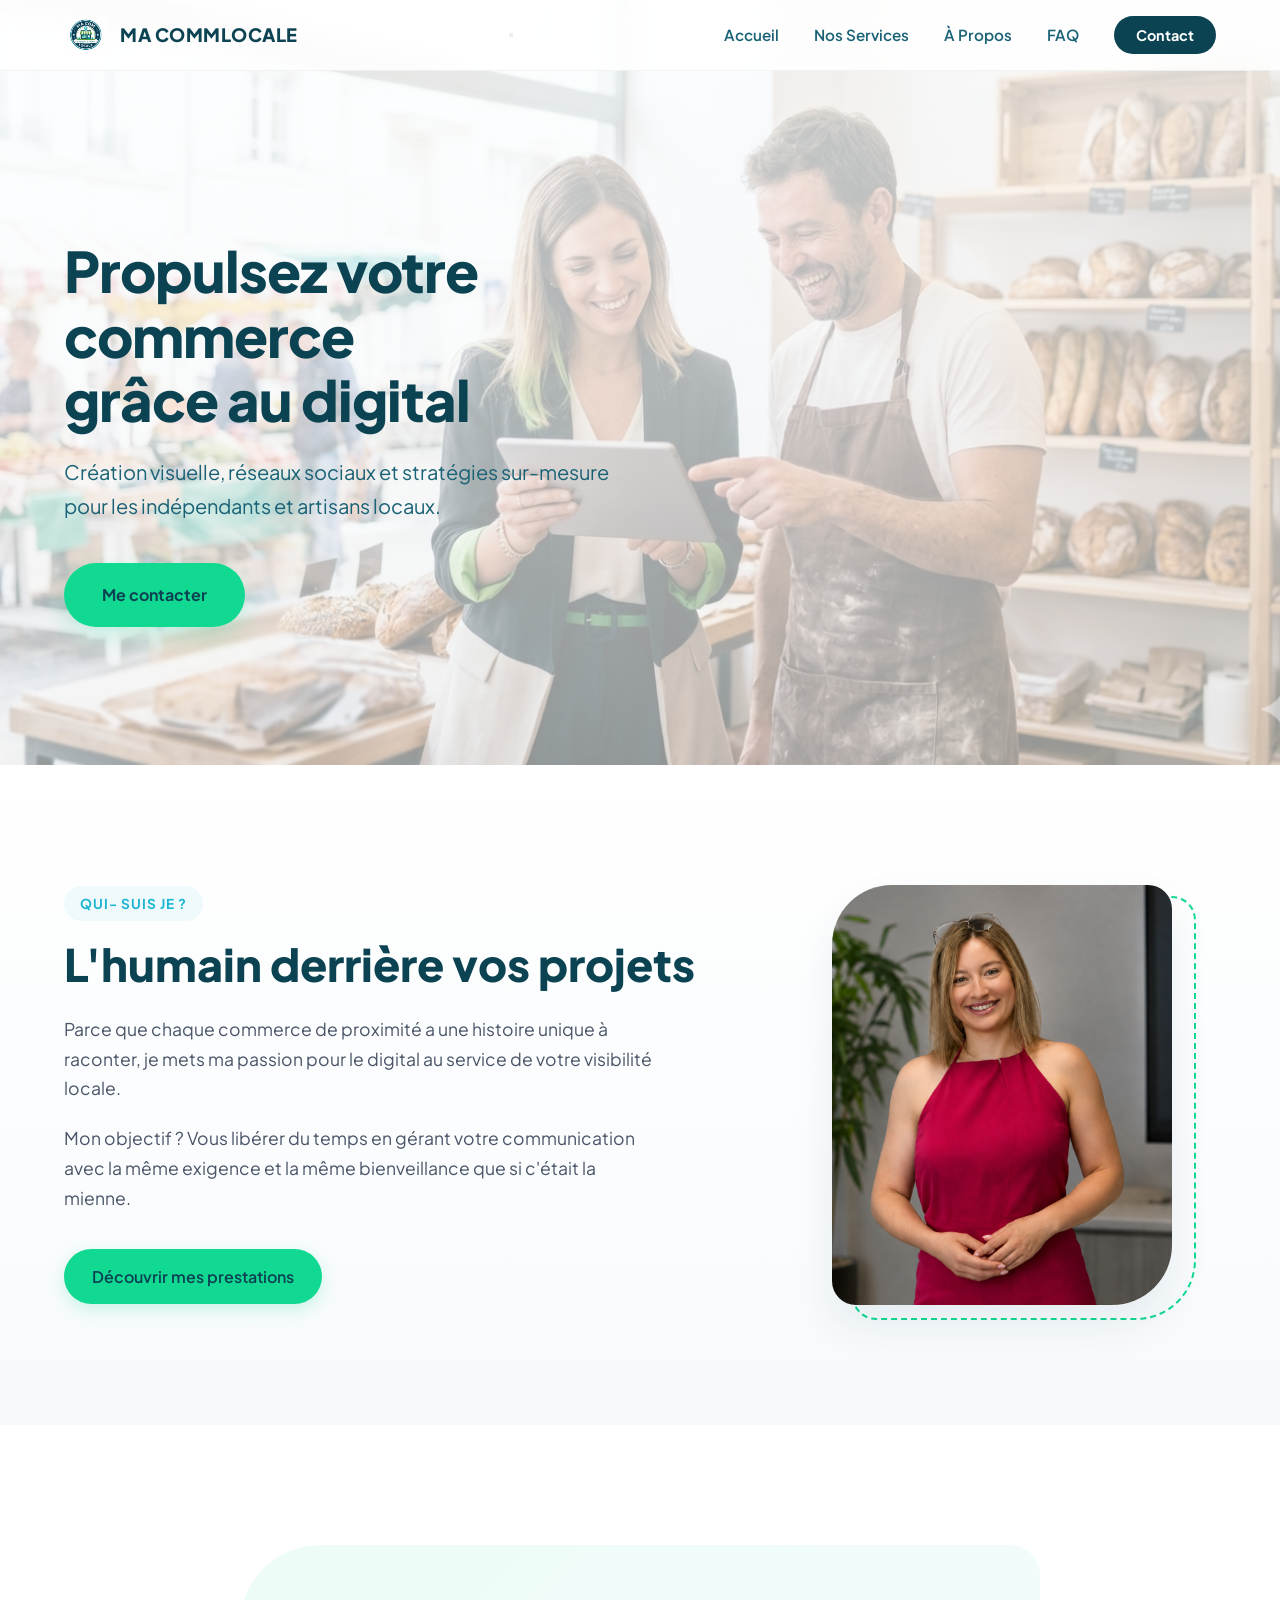
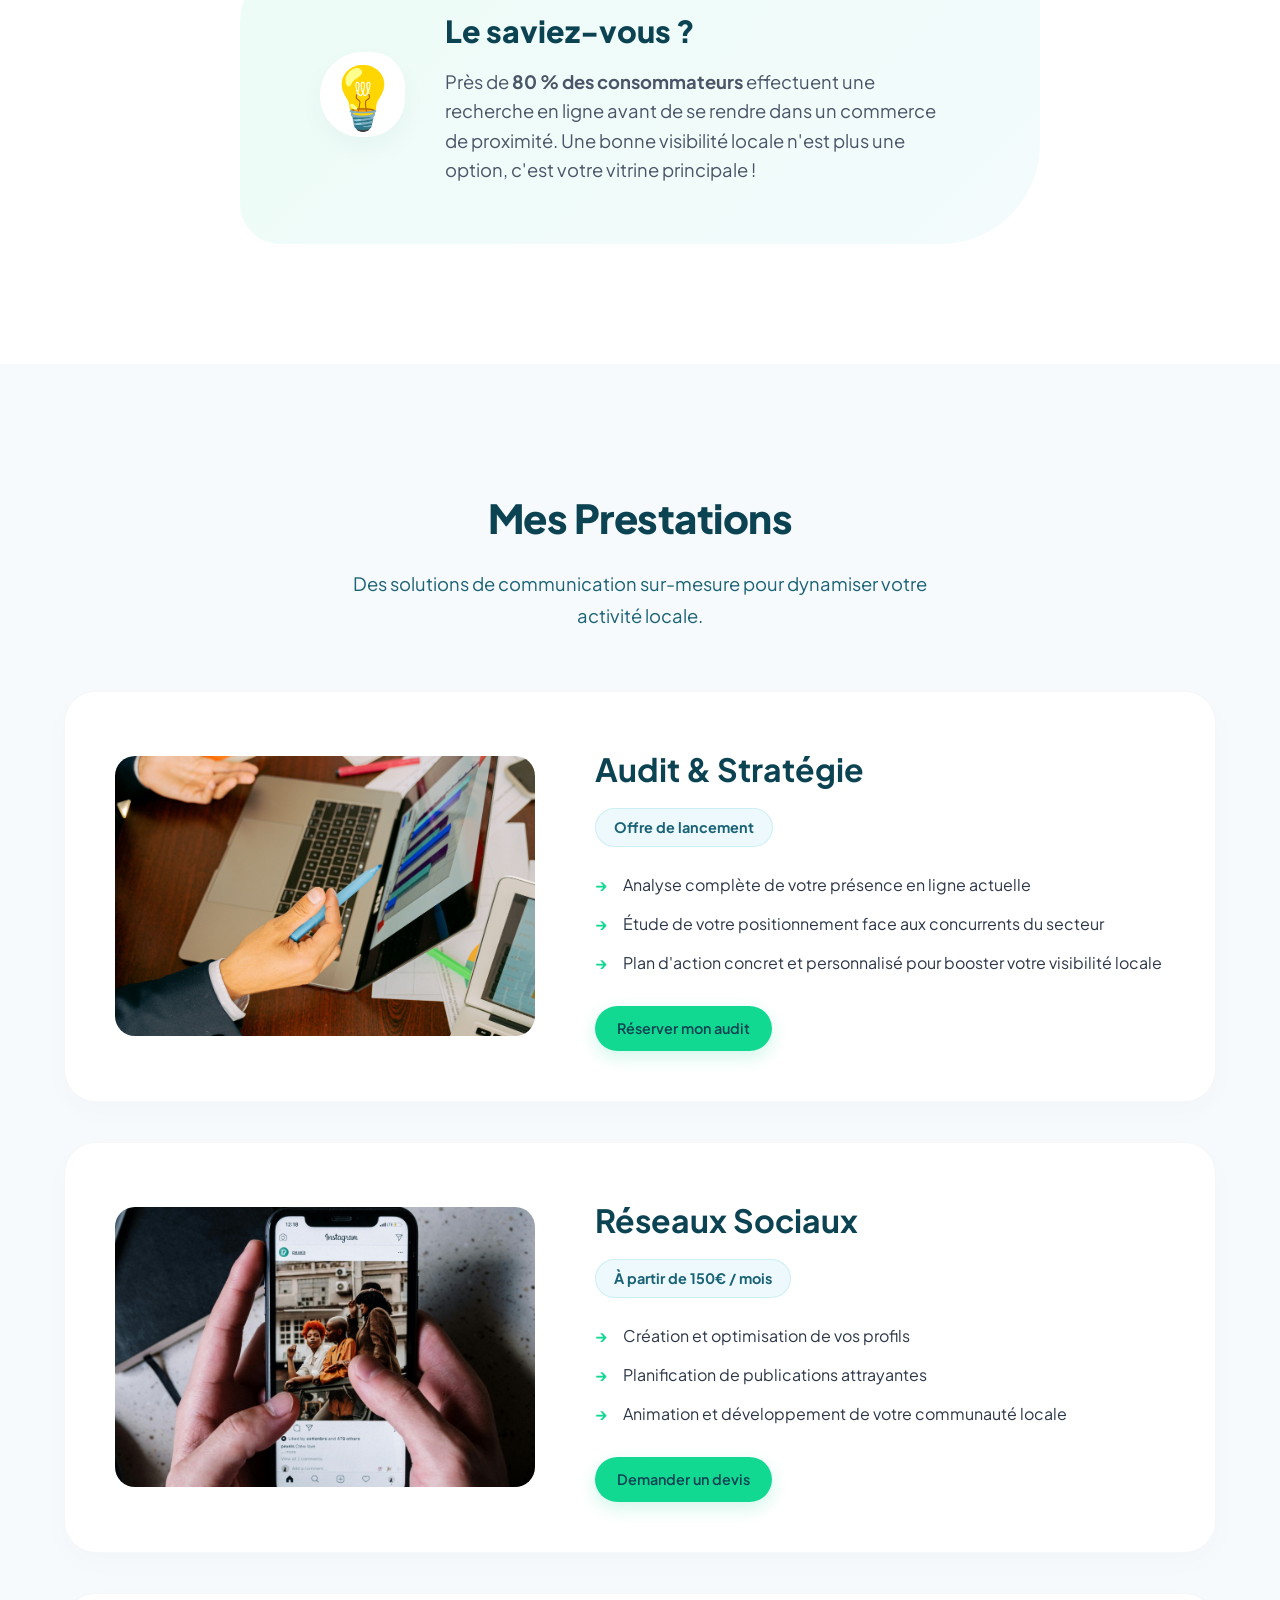
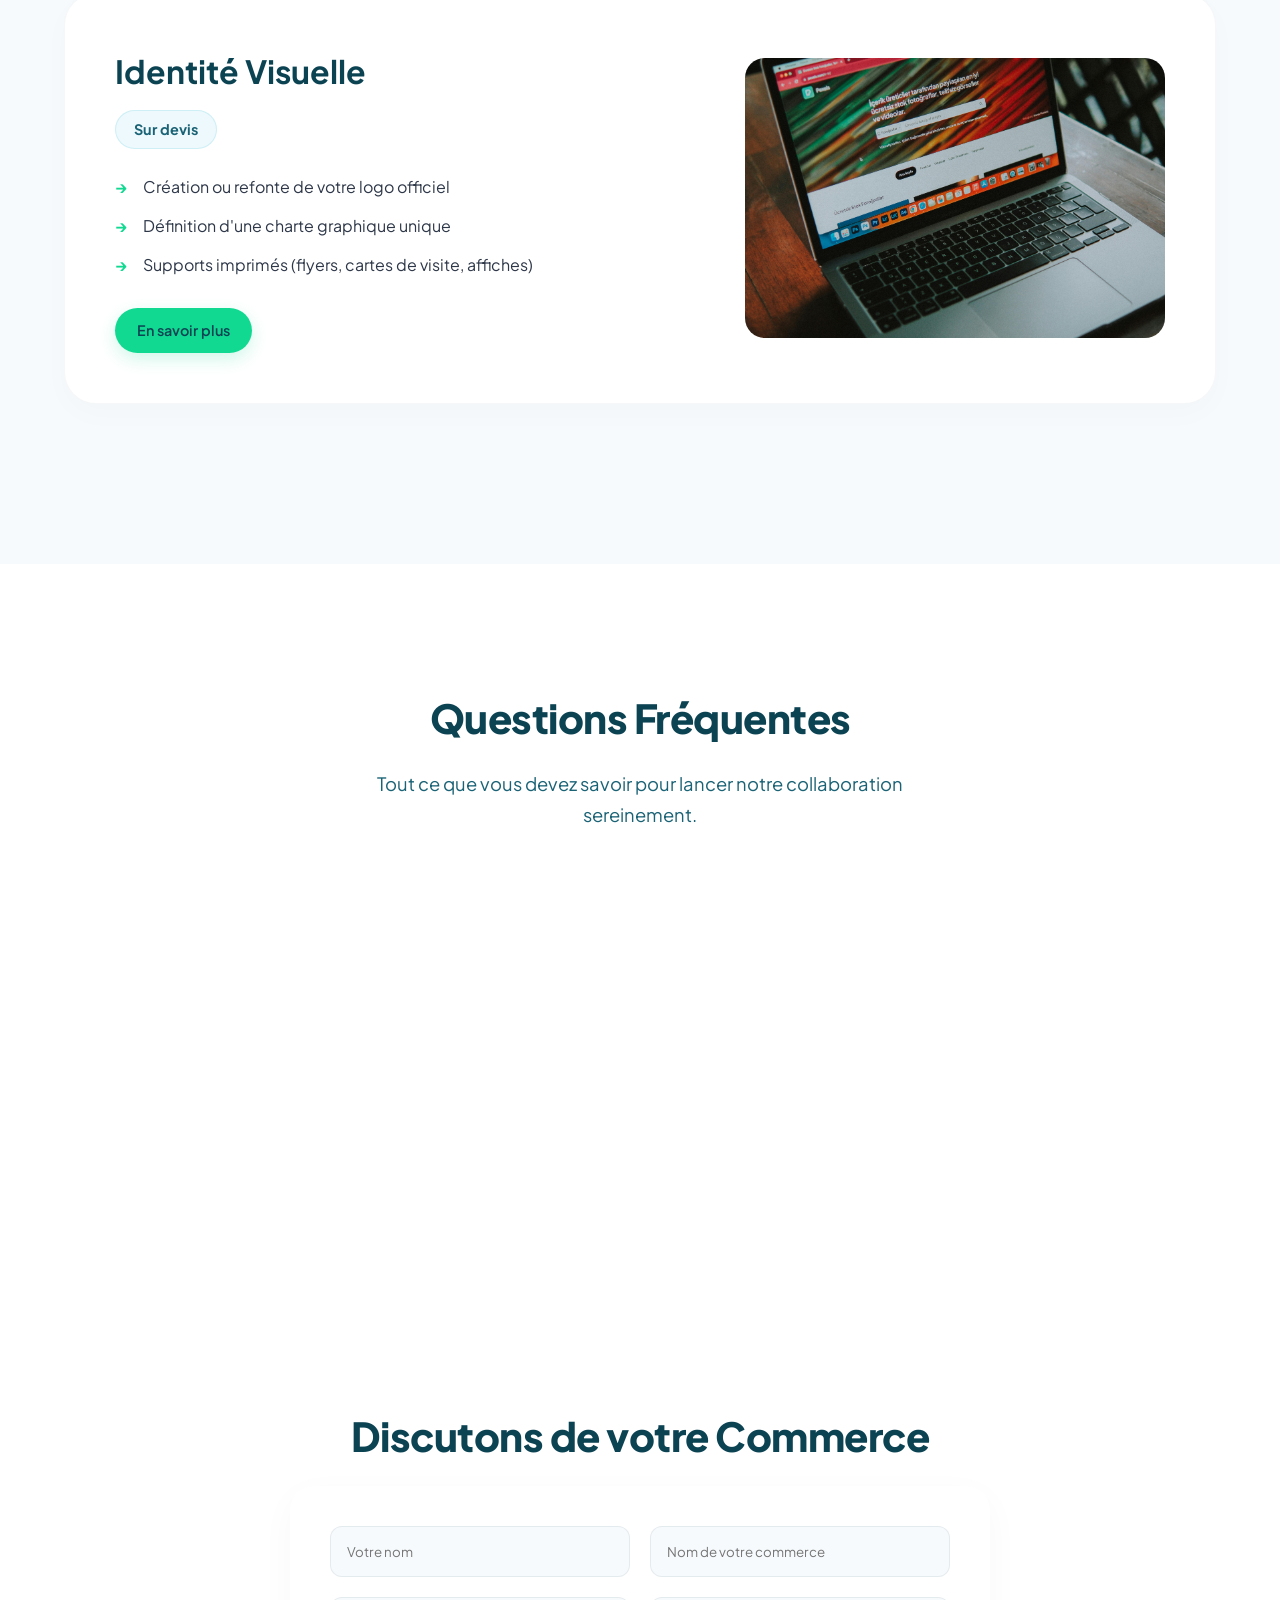
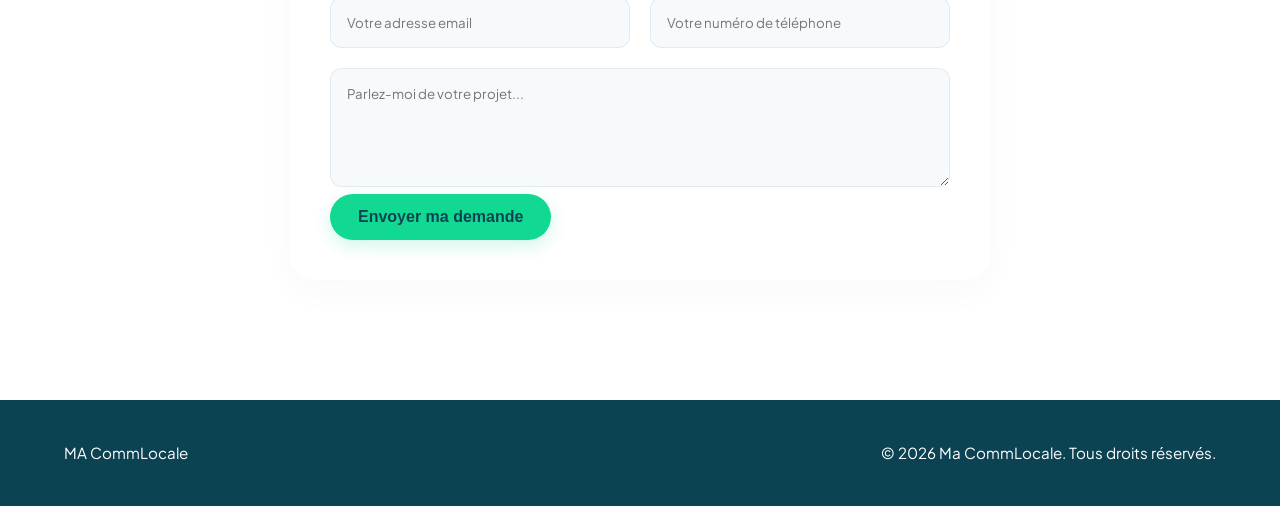
==== index.html @ 96c94d3e "Update index.html" ====
<!DOCTYPE html>
<html lang="fr">
    <script src="script.js"></script>
<head>
    <meta charset="UTF-8">
    <meta name="viewport" content="width=device-width, initial-scale=1.0">
    <title>Ma Com Locale | Agence de Communication de Proximité</title>
    <link rel="stylesheet" href="style.css">
    <link rel="preconnect" href="https://fonts.googleapis.com">
    <link rel="preconnect" href="https://fonts.gstatic.com" crossorigin>
    <link href="https://fonts.googleapis.com/css2?family=Plus+Jakarta+Sans:wght=400;500;600;700;800&display=swap" rel="stylesheet">
<meta name="google-site-verification" content="Hw720oUBoVUy4t5t18GdltsyLpstc_9Vpe7-2gba6-U" /></head>
<body>

    <header class="site-header">
    <div class="container header-container">
        <div class="logo-area">
            <img src="images/votre-photo-de-fond.jpg" alt="Logo Ma Com Locale" id="site-logo">
            <span class="brand-text">MA COMMLOCALE</span>
        </div>

        <button class="burger-menu" aria-label="Ouvrir le menu">
            <span></span>
            <span></span>
            <span></span>
        </button>

        <nav class="main-navigation">
            <ul>
                <li><a href="#hero">Accueil</a></li>
                <li><a href="#services">Nos Services</a></li>
                <li><a href="#about">À Propos</a></li>
                <li><a href="#faq">FAQ</a></li>
                <li><a href="#contact" class="nav-cta">Contact</a></li>
            </ul>
        </nav>
    </div>
</header>

    <section id="hero">
    <div class="container">
        <div class="hero-content">
            <h1>Propulsez votre commerce <br><span class="accent-text">grâce au digital</span></h1>
            <p>Création visuelle, réseaux sociaux et stratégies sur-mesure pour les indépendants et artisans locaux.</p>
            <a href="#contact" class="btn-hero">Me contacter</a>
        </div>
    </div>
</section>

<section class="about-me-section reveal" id="a-propos">
    <div class="container">
        <div class="about-container">
            
            <div class="about-text">
                <span class="about-badge">Qui- suis je ?</span>
                <h2>L'humain derrière vos projets</h2>
                <p>Parce que chaque commerce de proximité a une histoire unique à raconter, je mets ma passion pour le digital au service de votre visibilité locale.</p>
                <p>Mon objectif ? Vous libérer du temps en gérant votre communication avec la même exigence et la même bienveillance que si c'était la mienne.</p>
                <a href="#services" class="btn btn-primary" style="margin-top: 15px;">Découvrir mes prestations</a>
            </div>

            <div class="about-profile">
                <img src="images/ma-photo.png" class="responsive-avatar" alt="Portrait Amélie">
            </div>

        </div>
    </div>
</section>
<section class="le-saviez-vous-section reveal" id="le-saviez-vous">
    <div class="container">
        
        <div class="did-you-know-box">
            <div class="did-you-know-icon">💡</div>
            
            <div class="did-you-know-content">
                <h3>Le saviez-vous ?</h3>
                <p>Près de <strong>80 % des consommateurs</strong> effectuent une recherche en ligne avant de se rendre dans un commerce de proximité. Une bonne visibilité locale n'est plus une option, c'est votre vitrine principale !</p>
            </div>
        </div>

    </div>
</section>


    <!-- SECTION SERVICES & OFFRES!-->
  
<section class="services-detailed section-padding" id="services">
    <div class="container">
        
        <h2 class="section-title">Mes Prestations</h2>
        <p class="section-subtitle">Des solutions de communication sur-mesure pour dynamiser votre activité locale.</p>


<div class="service-row reveal">
    <div class="service-image-col">
        <img src="images/audit.jpg" class="service-photo" alt="Audit de communication et stratégie locale">
    </div>
    <div class="service-text-col">
        <h3>Audit & Stratégie</h3>
        <span class="service-price-soft">Offre de lancement</span>
        <ul class="service-benefits">
            <li>Analyse complète de votre présence en ligne actuelle</li>
            <li>Étude de votre positionnement face aux concurrents du secteur</li>
            <li>Plan d'action concret et personnalisé pour booster votre visibilité locale</li>
        </ul>
        <a href="#contact" class="btn btn-primary btn-small">Réserver mon audit</a>
    </div>
</div>
       
        <div class="service-row reveal">
            <div class="service-image-col">
              
                <img src="images/instagram.jpg" class="service-photo" alt="Gestion des réseaux sociaux">
            </div>
            <div class="service-text-col">
                <h3>Réseaux Sociaux</h3>
                <span class="service-price-soft">À partir de 150€ / mois</span>
                <ul class="service-benefits">
                    <li>Création et optimisation de vos profils</li>
                    <li>Planification de publications attrayantes</li>
                    <li>Animation et développement de votre communauté locale</li>
                </ul>
                <a href="#contact" class="btn btn-primary btn-small">Demander un devis</a>
            </div>
        </div>

       
        <div class="service-row reverse reveal">
            <div class="service-image-col">
            
                <img src="images/site-web.jpg" class="service-photo" alt="Design graphique et identité visuelle">
            </div>
            <div class="service-text-col">
                <h3>Identité Visuelle</h3>
                <span class="service-price-soft">Sur devis</span>
                <ul class="service-benefits">
                    <li>Création ou refonte de votre logo officiel</li>
                    <li>Définition d'une charte graphique unique</li>
                    <li>Supports imprimés (flyers, cartes de visite, affiches)</li>
                </ul>
                <a href="#contact" class="btn btn-primary btn-small">En savoir plus</a>
            </div>
        </div>

    </div>
</section>


   <!--SECTION FAQ -->
   
<section class="faq section-padding" id="faq">
    <div class="container">
        
        <h2 class="section-title">Questions Fréquentes</h2>
        <p class="section-subtitle">Tout ce que vous devez savoir pour lancer notre collaboration sereinement.</p>

        <div class="faq-accordion">
            
            <!-- Question 1 -->
            <div class="faq-item">
                <button class="faq-question">Comment se déroule notre premier échange ?</button>
                <div class="faq-answer">
                    <p>Nous faisons un point complet de 30 minutes sur votre activité, vos objectifs et vos besoins actuels afin de vous proposer une stratégie locale parfaitement adaptée.</p>
              <span class="faq-arrow">▼</span>
                </div>
            </div>

            <!-- Question 2 -->
            <div class="faq-item">
                <button class="faq-question">Y a-t-il un engagement sur les forfaits mensuels ?</button>
                <div class="faq-answer">
                    <p>Nos forfaits d'accompagnement pour les réseaux sociaux sont généralement proposés avec un engagement minimal de 3 mois, le temps de stabiliser et de mesurer les premiers résultats de votre visibilité.</p>
             
                </div>
            </div>

            <!-- Question 3 -->
            <div class="faq-item">
                <button class="faq-question">Quels sont vos délais de création graphique ?</button>
                <div class="faq-answer">
                    <p>Pour une identité visuelle complète (logo et charte graphique), il faut compter en moyenne 2 à 3 semaines entre notre premier atelier de cadrage et la livraison finale de vos fichiers.</p>
             
                </div>
            </div>

        </div>
    </div>
</section>

    <section id="contact" class="contact section-padding alt-bg">
        <div class="container">
            <h2 class="section-title reveal">Discutons de votre <span class="accent-text">Commerce</span></h2>
            
       <div class="contact-form-container reveal">
    <form action="https://api.web3forms.com/submit" method="POST" class="contact-form">
        <input type="hidden" name="access_key" value="d054ed42-6e46-4937-ba5d-1a0178a40a2c">
        <input type="hidden" name="redirect" value="https://web3forms.com/success?title=Merci+!&message=Votre+message+a+bien+été+envoyé.+Je+vous+recontacte+très+vite.">

        <div class="form-grid">
            <input type="text" name="Nom" placeholder="Votre nom" required>
            <input type="text" name="Commerce" placeholder="Nom de votre commerce" required>
            <input type="email" name="Email" placeholder="Votre adresse email" required>
            <input type="tel" name="Telephone" placeholder="Votre numéro de téléphone">
        </div>
        <textarea name="Message" placeholder="Parlez-moi de votre projet..." rows="5" required></textarea>
        <button type="submit" class="btn btn-primary">Envoyer ma demande</button>
    </form>
</div>
    </section>

    <footer class="site-footer">
        <div class="container footer-container">
            <span class="brand-text-footer">MA CommLocale</span>
            <p class="footer-credits">&copy; 2026 Ma CommLocale. Tous droits réservés.</p>
        </div>
    </footer>
---- style.css ----
/* VARIABLES & CONFIGURATION GÉNÉRALE*/
:root {
    --color-dark-teal: #0c4353;      
    --color-medium-teal: #1a6275;    
    --color-accent-teal: #1cb5d2;    
    --color-accent-green: #12d992;   
    --color-white: #ffffff;
    --color-off-white: #f7fafc;      
    --color-text-dark: #2d3748;
    --font-primary: 'Plus Jakarta Sans', -apple-system, BlinkMacSystemFont, 'Segoe UI', Roboto, sans-serif;
}

* {
    margin: 0;
    padding: 0;
    box-sizing: border-box;
}

html {
    scroll-behavior: smooth;
}

body {
    font-family: var(--font-primary);
    background-color: var(--color-white);
    color: var(--color-text-dark);
    line-height: 1.7;
    overflow-x: hidden;
}

.container {
    width: 100%;
    max-width: 1200px;
    margin: 0 auto;
    padding: 0 24px;
}

.section-padding {
    padding: 120px 0; 
}

.section-title {
    font-size: 2.5rem;
    color: var(--color-dark-teal);
    text-align: center;
    font-weight: 800;
    margin-bottom: 16px;
    letter-spacing: -0.5px;
}

.section-subtitle {
    font-size: 1.15rem;
    color: var(--color-medium-teal);
    text-align: center;
    max-width: 600px;
    margin: 0 auto 60px auto;
}


.btn {
    display: inline-block;
    padding: 14px 28px;
    border-radius: 50px;
    font-weight: 600;
    font-size: 1rem;
    text-decoration: none;
    transition: all 0.4s cubic-bezier(0.175, 0.885, 0.32, 1.275);
    cursor: pointer;
    border: none;
}

.btn-primary {
    background-color: var(--color-accent-green);
    color: var(--color-dark-teal);
    box-shadow: 0 6px 18px rgba(18, 217, 146, 0.2);
}

.btn-primary:hover {
    transform: translateY(-3px) scale(1.02);
    box-shadow: 0 12px 25px rgba(18, 217, 146, 0.35);
}

.btn-small {
    padding: 10px 22px !important;
    font-size: 0.9rem !important;
}


.site-header {
    position: fixed;
    top: 0;
    left: 0;
    width: 100%;
    background-color: rgba(255, 255, 255, 0.85);
    backdrop-filter: blur(12px);
    -webkit-backdrop-filter: blur(12px);
    z-index: 1000;
    border-bottom: 1px solid rgba(12, 67, 83, 0.06);
    padding: 16px 0;
    transition: all 0.3s ease;
}

.header-container {
    display: flex;
    justify-content: space-between;
    align-items: center;
}

.logo-area {
    display: flex;
    align-items: center;
    gap: 12px;
    text-decoration: none;
}

#site-logo {
    height: 38px;
    width: auto;
    transition: transform 0.3s ease;
}

.logo-area:hover #site-logo {
    transform: rotate(-4deg) scale(1.05);
}

.brand-text {
    font-weight: 800;
    font-size: 1.15rem;
    color: var(--color-dark-teal);
    letter-spacing: 0.5px;
}

.main-navigation ul {
    display: flex;
    align-items: center;
    gap: 35px;
    list-style: none;
}

.main-navigation a:not(.nav-cta) {
    text-decoration: none;
    color: var(--color-medium-teal);
    font-weight: 600;
    font-size: 0.95rem;
    position: relative;
    padding: 4px 0;
    transition: color 0.3s ease;
}

.main-navigation a:not(.nav-cta):hover {
    color: var(--color-dark-teal);
}

.main-navigation a:not(.nav-cta)::after {
    content: '';
    position: absolute;
    bottom: 0;
    left: 0;
    width: 0;
    height: 2px;
    background-color: var(--color-accent-teal);
    transition: width 0.3s ease;
}

.main-navigation a:not(.nav-cta):hover::after {
    width: 100%;
}

.main-navigation .nav-cta {
    background-color: var(--color-dark-teal);
    color: var(--color-white) !important;
    padding: 10px 22px;
    border-radius: 50px;
    font-weight: 700;
    font-size: 0.9rem;
    text-decoration: none;
    transition: all 0.3s ease;
}

.main-navigation .nav-cta:hover {
    background-color: var(--color-accent-green);
    color: var(--color-dark-teal) !important;
    box-shadow: 0 6px 20px rgba(18, 217, 146, 0.25);
}


#hero {
    position: relative;
    width: 100%;
    min-height: 85vh;
    display: flex;
    align-items: center;
   
    background: linear-gradient(rgba(252, 254, 255, 0.8), rgba(244, 245, 246, 0.6)), url('images/votre-image-boulangerie.jpg') no-repeat center center/cover;
    overflow: hidden;
    padding-top: 100px;
}
.btn-hero {
    display: inline-block;
    background-color: var(--color-accent-green);
    color: var(--color-dark-teal);
    padding: 18px 38px;
    border-radius: 50px;
    font-weight: 700;
    text-decoration: none;
    box-shadow: 0 10px 25px rgba(18, 217, 146, 0.2);
    transition: all 0.4s cubic-bezier(0.175, 0.885, 0.32, 1.275);
    border: none;
    cursor: pointer;
}

.btn-hero:hover {
    transform: translateY(-4px) scale(1.02);
    background-color: var(--color-white);
    color: var(--color-dark-teal);
    box-shadow: 0 15px 30px rgba(255, 255, 255, 0.25);
}

.hero-content {
    max-width: 700px;
    animation: fadeInUp 1s ease-out;
}

.hero-content h1 {
    font-size: 3.5rem;
    font-weight: 800;
    color: var(--color-dark-teal);
    line-height: 1.15;
    margin-bottom: 24px;
    letter-spacing: -1px;
}

.hero-content p {
    font-size: 1.25rem;
    color: var(--color-medium-teal);
    margin-bottom: 40px;
    max-width: 580px;
}


/* SAVIEZ-VOUS */
.le-saviez-vous-section {
    background-color: var(--color-white) !important;
    padding: 120px 0;
    position: relative;
    overflow: hidden;
}


.did-you-know-box {
    max-width: 800px;
    margin: 0 auto;
    padding: 60px 80px;
    border-radius: 80px 30px 100px 40px; 
    background: linear-gradient(135deg, rgba(18, 217, 146, 0.08) 0%, rgba(28, 181, 210, 0.05) 100%);
    
    display: flex;
    align-items: center;
    gap: 40px;
    position: relative;
    box-shadow: none; /* On vire l'ombre qui durcit les bords */
    border: none;    /* On vire la bordure */
}

/* L'icône change de style pour s'harmoniser */
.did-you-know-icon {
    font-size: 3.8rem;
    background: var(--color-white);
    width: 85px;
    height: 85px;
    display: flex;
    align-items: center;
    justify-content: center;
    /* Un rond imparfait pour aller avec le reste */
    border-radius: 50% 40% 45% 48%;
    color: var(--color-dark-teal);
    flex-shrink: 0;
    box-shadow: 0 10px 25px rgba(12, 67, 83, 0.04);
}

.did-you-know-content h3 {
    font-size: 1.9rem;
    color: var(--color-dark-teal);
    font-weight: 800;
    margin-bottom: 10px;
}

.did-you-know-content p {
    font-size: 1.15rem;
    color: #4a5568;
    line-height: 1.6;
}

/* Ajustement Mobile */
@media (max-width: 768px) {
    .did-you-know-box {
        flex-direction: column;
        text-align: center;
        padding: 45px 25px;
        border-radius: 40px 20px 50px 20px; /* Un peu plus sage sur mobile */
    }
}
/* ==========================================================================
   4. LES SERVICES (Cartes blanches interactives)
   ========================================================================== */
.services-detailed {
    background-color: var(--color-off-white);
}

.service-row {
    display: flex;
    align-items: center;
    gap: 60px;
    margin-bottom: 40px;
    background-color: var(--color-white);
    padding: 50px;
    border-radius: 32px;
    border: 1px solid rgba(12, 67, 83, 0.04);
    box-shadow: 0 10px 30px rgba(12, 67, 83, 0.02);
    transition: all 0.4s cubic-bezier(0.165, 0.84, 0.44, 1);
}

.service-row:hover {
    transform: translateY(-8px);
    border-color: var(--color-accent-teal);
    box-shadow: 0 20px 50px rgba(12, 67, 83, 0.08);
}

.service-row.reverse {
    flex-direction: row-reverse;
}

.service-image-col {
    flex: 0 0 40%;
    border-radius: 20px;
    overflow: hidden;
    height: 280px;
}

.service-photo {
    width: 100%;
    height: 100%;
    object-fit: cover;
    transition: transform 0.6s ease;
}

.service-row:hover .service-photo {
    transform: scale(1.06);
}

.service-text-col {
    flex: 1;
}

.service-text-col h3 {
    font-size: 2rem;
    color: var(--color-dark-teal);
    margin-bottom: 12px;
}

.service-price-soft {
    display: inline-block;
    font-size: 0.9rem;
    font-weight: 700;
    color: var(--color-medium-teal);
    background-color: rgba(28, 181, 210, 0.08);
    padding: 6px 18px;
    border-radius: 50px;
    margin-bottom: 24px;
    border: 1px solid rgba(28, 181, 210, 0.15);
}

.service-benefits {
    list-style: none;
    margin-bottom: 30px;
}

.service-benefits li {
    margin-bottom: 12px;
    padding-left: 28px;
    position: relative;
}

.service-benefits li::before {
    content: '→';
    position: absolute;
    left: 0;
    color: var(--color-accent-green);
    font-weight: bold;
    transition: transform 0.3s ease;
}

.service-row:hover .service-benefits li::before {
    transform: translateX(4px);
}

/* ==========================================================================
   5. SECTION À PROPOS (Humaine et authentique)
   ========================================================================== */
.about-me-section {
    background: linear-gradient(to bottom, var(--color-white), var(--color-off-white));
    padding: 120px 0;
    position: relative;
}

.about-container {
    display: flex;
    align-items: center;
    gap: 80px; /* Plus d'espace entre la photo et le texte */
}

/* Le texte structuré */
.about-text {
    flex: 1.2;
}

/* Un petit badge d'intro sympa au-dessus du titre */
.about-badge {
    display: inline-block;
    font-size: 0.85rem;
    font-weight: 700;
    text-transform: uppercase;
    letter-spacing: 1px;
    color: var(--color-accent-teal);
    background-color: rgba(28, 181, 210, 0.06);
    padding: 6px 16px;
    border-radius: 30px;
    margin-bottom: 16px;
}

.about-text h2 {
    font-size: 2.8rem;
    color: var(--color-dark-teal);
    margin-bottom: 24px;
    font-weight: 800;
    line-height: 1.2;
}

.about-text p {
    font-size: 1.1rem;
    color: #4a5568;
    margin-bottom: 20px;
    max-width: 600px;
}

/* L'élément clé : Le portrait adouci et mis en valeur */
.about-profile {
    flex: 0.8;
    display: flex;
    justify-content: center;
    position: relative;
}

/* Structure arrondie et organique pour ton portrait */
img.responsive-avatar {
    width: 100%;
    max-width: 340px;
    height: 420px;
    object-fit: cover;
    /* Des angles asymétriques et très arrondis pour un effet ultra-moderne */
    border-radius: 60px 24px 60px 24px; 
    box-shadow: 0 20px 40px rgba(12, 67, 83, 0.08);
    transition: all 0.5s cubic-bezier(0.175, 0.885, 0.32, 1.275);
    z-index: 2;
}

/* Un petit arrière-plan graphique arrondi en bonus qui flotte derrière la photo */
.about-profile::before {
    content: '';
    position: absolute;
    bottom: -15px;
    right: 20px;
    width: 100%;
    max-width: 340px;
    height: 420px;
    border: 2px dashed var(--color-accent-green);
    border-radius: 60px 24px 60px 24px;
    z-index: 1;
    transition: all 0.5s ease;
}

/* Petite animation au survol pour donner de la vie */
.about-profile:hover img.responsive-avatar {
    transform: translateY(-5px) scale(1.02);
    box-shadow: 0 25px 50px rgba(12, 67, 83, 0.12);
}

.about-profile:hover::before {
    transform: translate(8px, 8px) rotate(1deg);
    border-color: var(--color-accent-teal);
}

/* Adaptation Mobile */
@media (max-width: 992px) {
    .about-container {
        flex-direction: column-reverse; /* Met la photo en haut sur mobile pour un meilleur flux */
        text-align: center;
        gap: 50px;
    }
    .about-text p {
        margin-left: auto;
        margin-right: auto;
    }
    img.responsive-avatar, .about-profile::before {
        height: 360px;
    }
}
/* 6. SECTION FAQ  */
.faq-item {
    opacity: 0;
    transition: opacity 0.6s ease-out, transform 0.6s ease-out;
}

/* L'alternance gauche / droite */
.faq-item:nth-child(odd) { 
    transform: translateX(-30px); 
}
.faq-item:nth-child(even) { 
    transform: translateX(30px); 
}

/* Quand l'élément devient visible, on annule COMPLÈTEMENT le transform */
.faq-item.visible {
    opacity: 1 !important;
    transform: translateX(0) !important;
}

/* SÉCURITÉ : On s'assure que le contenu masqué de la FAQ reste géré uniquement 
   par ton système de déroulé d'origine et qu'aucune animation ne force son affichage */
.faq-item .faq-answer {
    transform: none !important; 
}
/* ==========================================================================
   7. FORMULAIRE DE CONTACT & FOOTER
   ========================================================================== */
.contact-form-container {
    max-width: 700px;
    margin: 0 auto;
    background: var(--color-white);
    padding: 40px;
    border-radius: 24px;
    box-shadow: 0 10px 35px rgba(12, 67, 83, 0.03);
}

.form-grid {
    display: grid;
    grid-template-columns: repeat(2, 1fr);
    gap: 20px;
    margin-bottom: 20px;
}

.contact-form input, .contact-form textarea {
    width: 100%;
    padding: 16px;
    border: 1px solid rgba(12, 67, 83, 0.08);
    border-radius: 12px;
    background-color: var(--color-off-white);
    font-family: inherit;
    transition: all 0.3s ease;
}

.contact-form input:focus, .contact-form textarea:focus {
    outline: none;
    border-color: var(--color-dark-teal);
    background-color: var(--color-white);
    box-shadow: 0 0 0 4px rgba(12, 67, 83, 0.06);
}

.site-footer {
    background-color: var(--color-dark-teal);
    color: var(--color-white);
    padding: 40px 0;
    font-size: 0.95rem;
}

.footer-container {
    display: flex;
    justify-content: space-between;
    align-items: center;
}

/* ==========================================================================
   ANIMATION ALTERNÉE (GAUCHE / DROITE)
   ========================================================================== */
/* ==========================================================================
   ANIMATION ALTERNÉE COMPLÈTE (CORRIGÉE & SÉCURISÉE)
   ========================================================================== */

/* --- 1. QUI SUIS-JE --- */
/* Le texte arrive de la gauche */
.about-text {
    opacity: 0;
    transform: translateX(-50px);
    transition: opacity 0.8s ease-out, transform 0.8s ease-out;
}
/* Le portrait arrive de la droite */
.about-profile {
    opacity: 0;
    transform: translateX(50px);
    transition: opacity 0.8s ease-out, transform 0.8s ease-out;
}

/* --- 2. LES SERVICES / PRESTATIONS --- */
/* Le premier service à gauche, le deuxième à droite, le troisième à gauche */
.service-row:nth-of-type(1) { transform: translateX(-50px); opacity: 0; }
.service-row:nth-of-type(2) { transform: translateX(50px); opacity: 0; }
.service-row:nth-of-type(3) { transform: translateX(-50px); opacity: 0; }

.service-row {
    transition: opacity 0.8s ease-out, transform 0.8s ease-out;
}

/* --- 3. LE SAVIEZ-VOUS --- */
/* Le galet arrive doucement de la droite */
.did-you-know-box {
    opacity: 0;
    transform: translateX(50px);
    transition: opacity 0.8s ease-out, transform 0.8s ease-out;
}

/* --- 4. LA FAQ --- */
/* Les lignes de la FAQ alternent gauche / droite */
.faq-item {
    opacity: 0;
    transition: opacity 0.6s ease-out, transform 0.6s ease-out;
}
.faq-item:nth-child(odd) { transform: translateX(-40px); }
.faq-item:nth-child(even) { transform: translateX(40px); }


/* ==========================================================================
   DÉCLENCHEUR DE VISIBILITÉ (Quand le JS s'active)
   ========================================================================== */
.about-text.visible,
.about-profile.visible,
.service-row.visible,
.did-you-know-box.visible,
.faq-item.visible {
    opacity: 1 !important;
    transform: translateX(0) !important;
    
/* Code de secours pour forcer l'affichage sur GitHub si le JS buggue */
.about-text, .about-profile, .service-row, .did-you-know-box, .faq-item {
    opacity: 1 !important;
    transform: none !important;
}
}
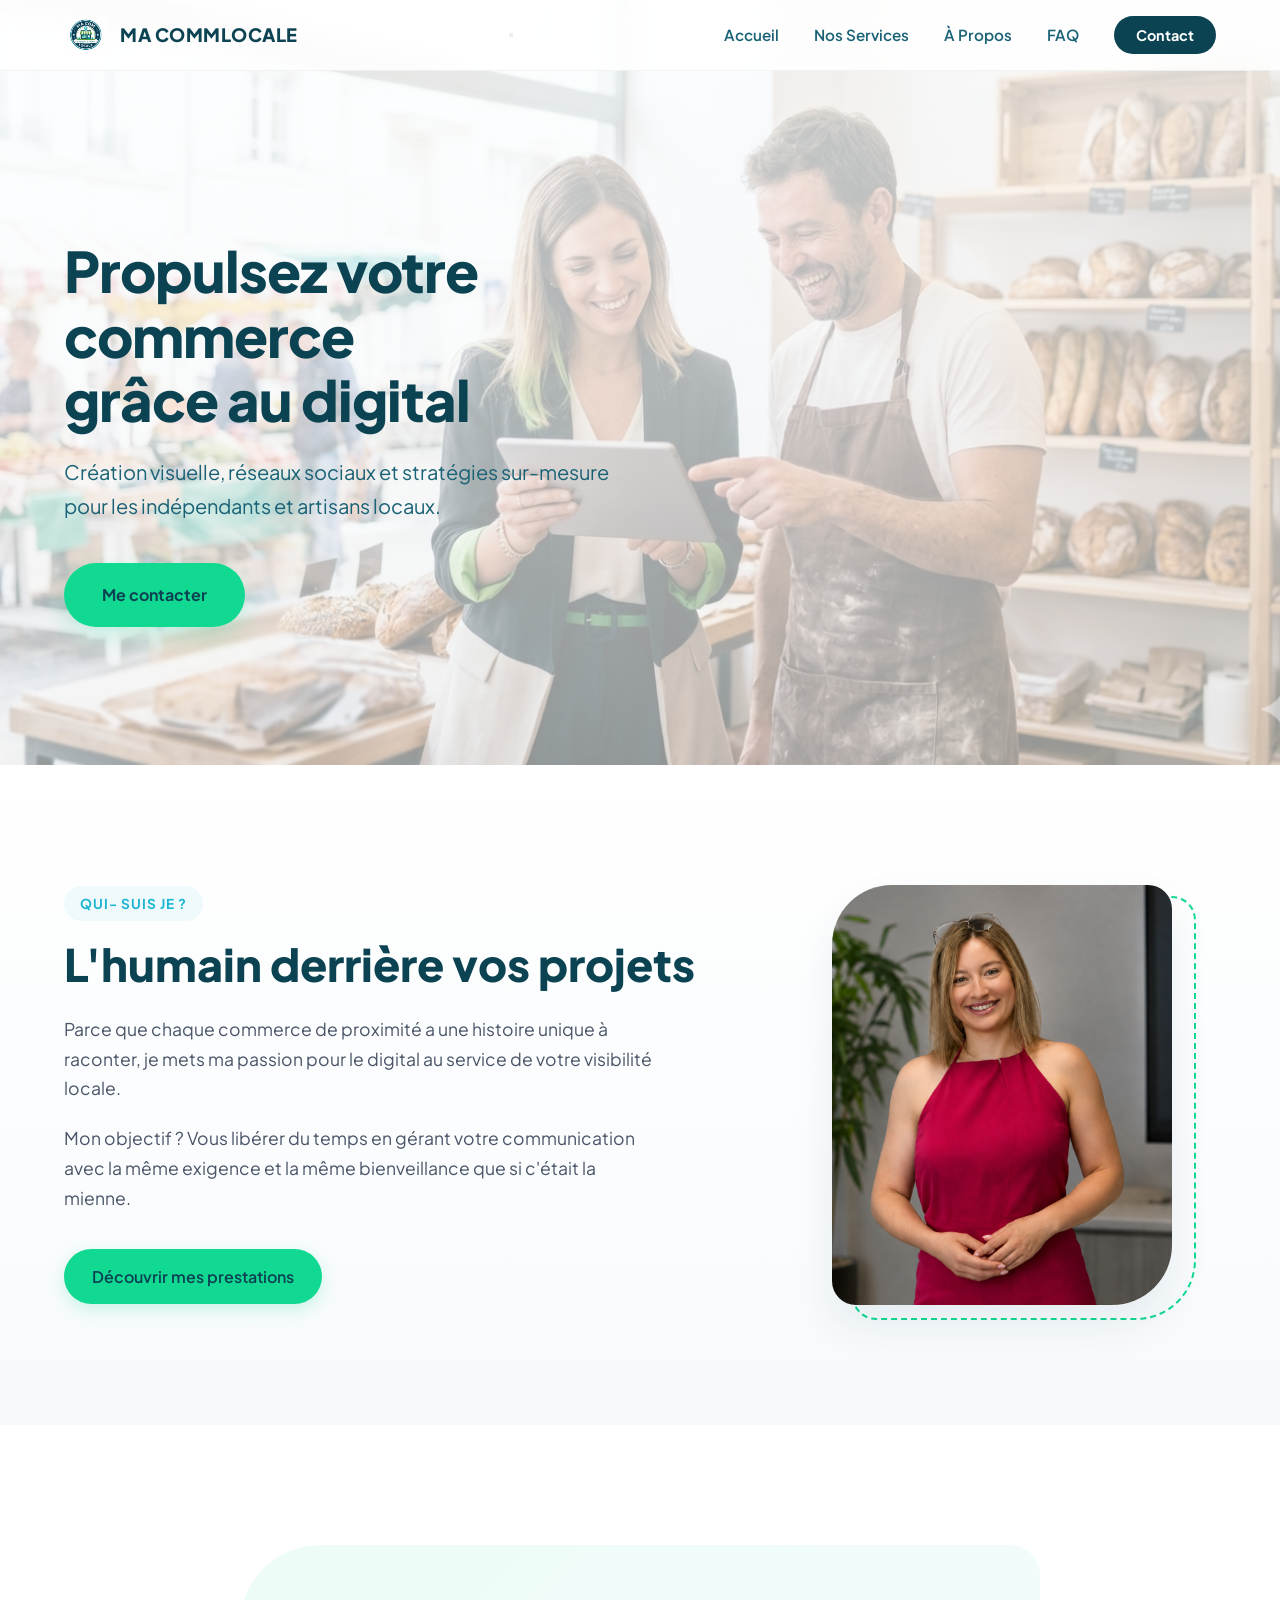
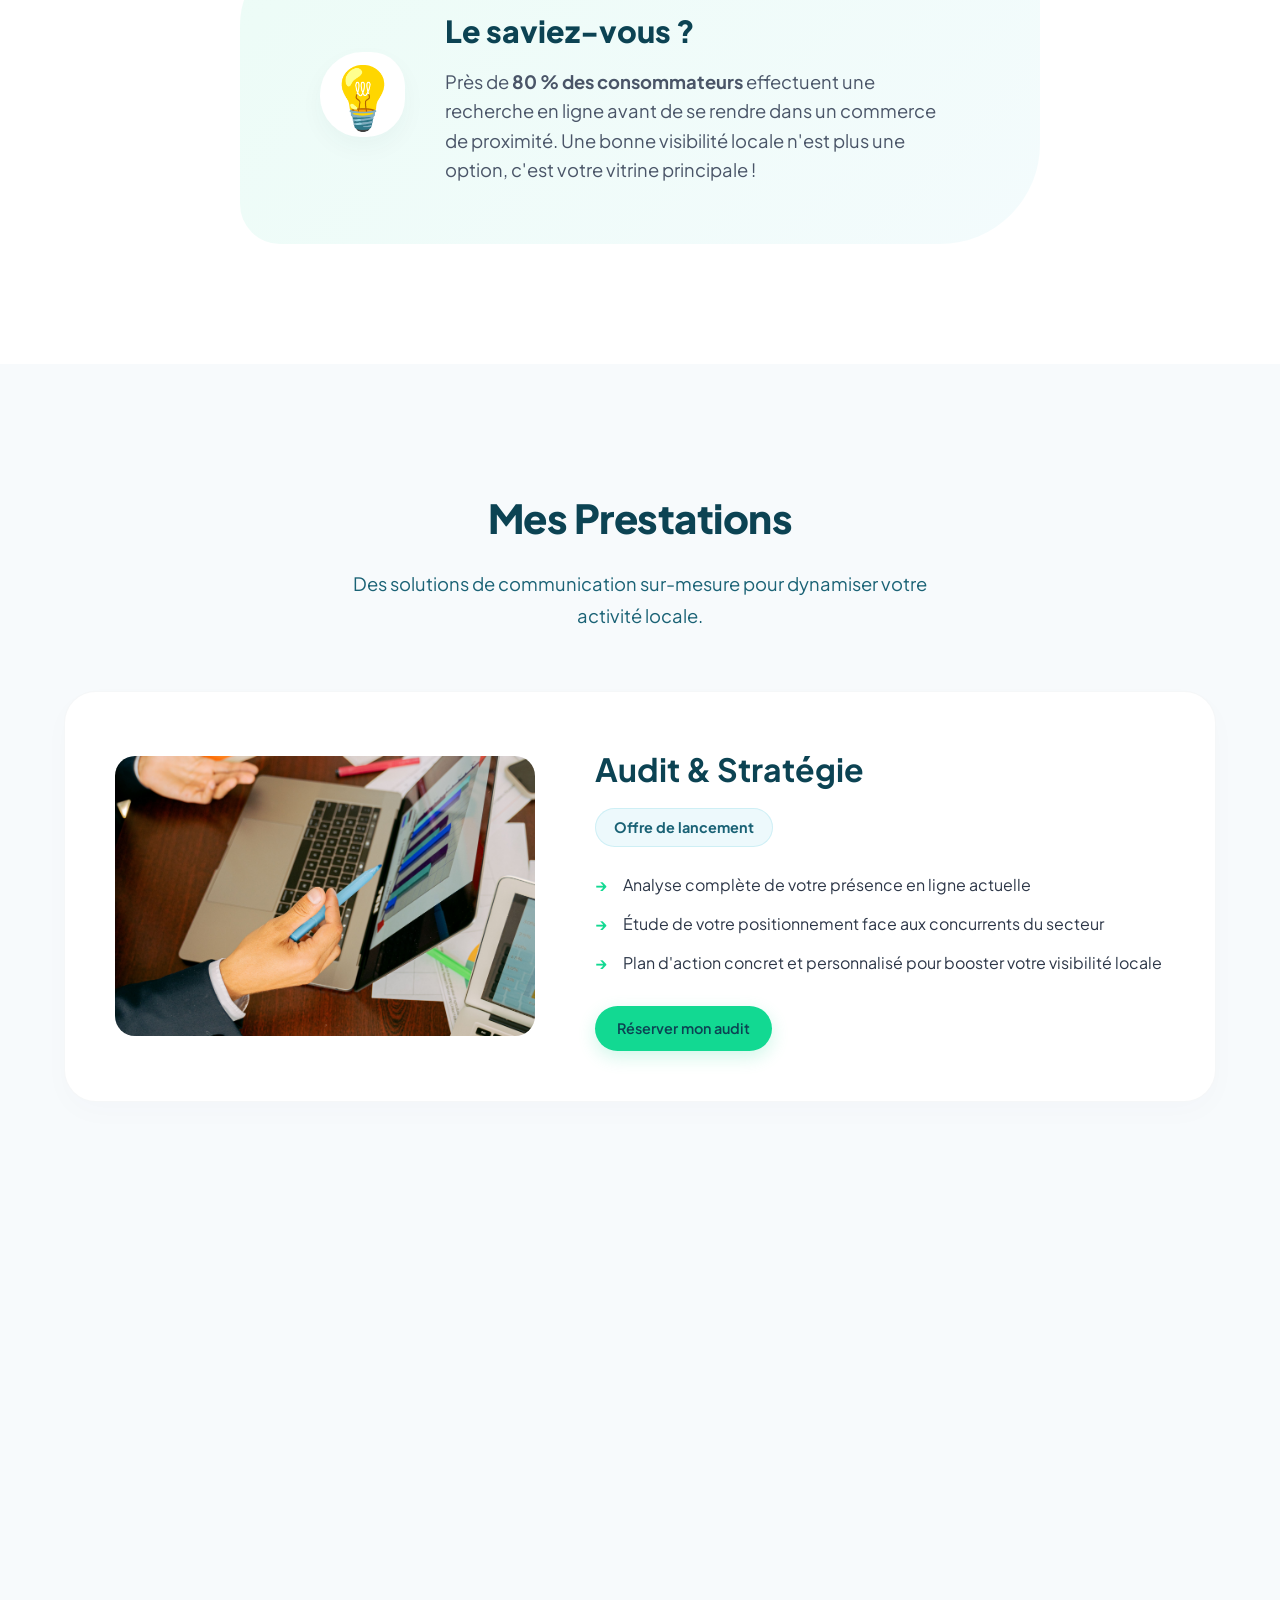
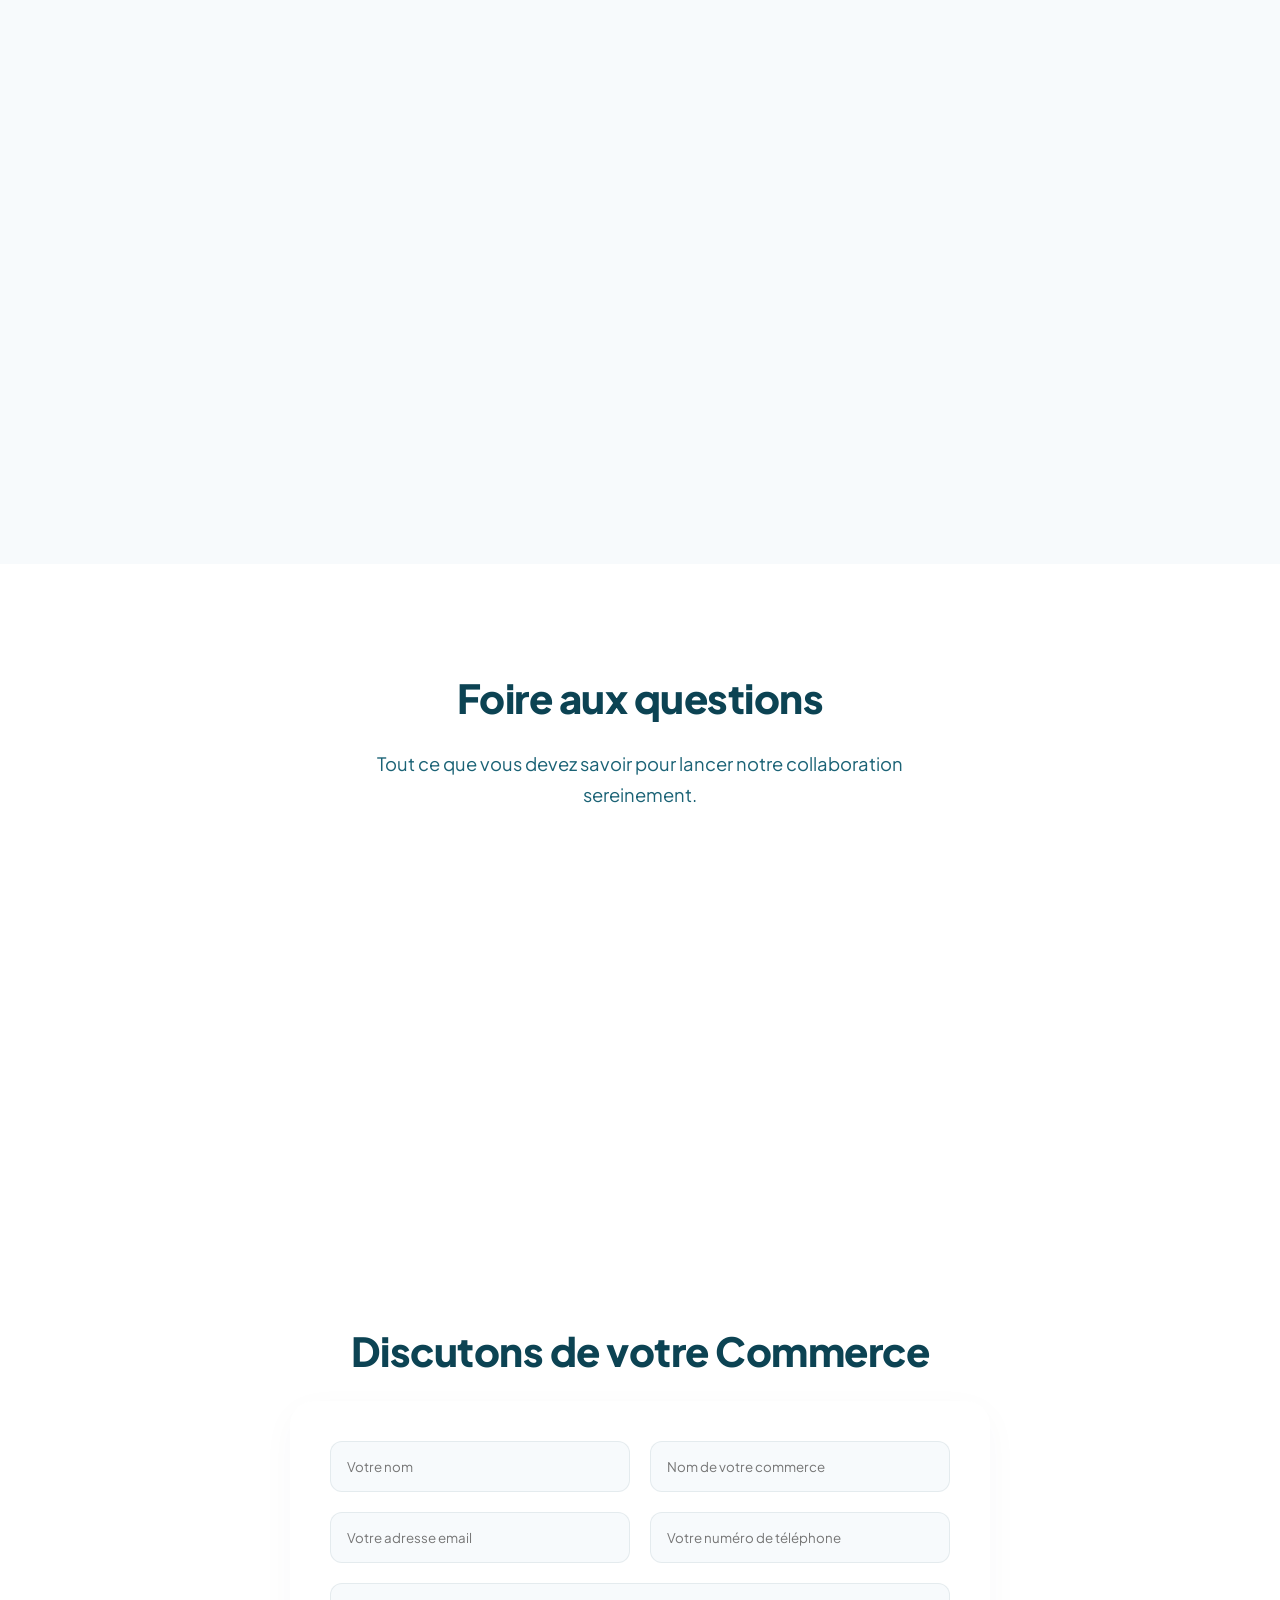
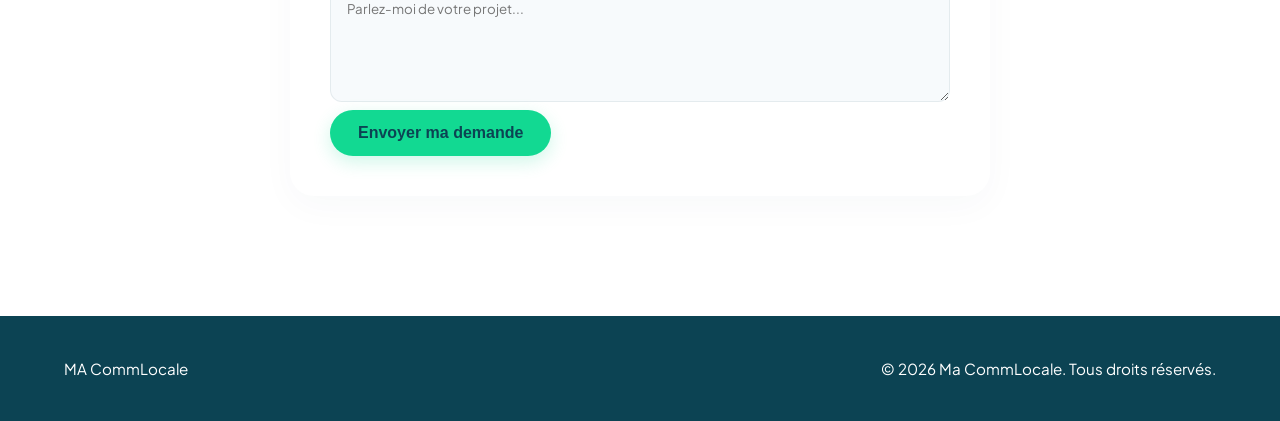
==== commit c74f8c7a: "Update index.html" ====
--- a/index.html
+++ b/index.html
@@ -147,11 +147,12 @@
 
 
    <!--SECTION FAQ -->
-   
-<section class="faq section-padding" id="faq">
-    <div class="container">
+<section class="faq-section" id="faq">
+    <div class="container">
+        <h2 class="section-title">Foire aux questions</h2>
         
-        <h2 class="section-title">Questions Fréquentes</h2>
+        <div class="faq-container">
+
         <p class="section-subtitle">Tout ce que vous devez savoir pour lancer notre collaboration sereinement.</p>
 
         <div class="faq-accordion">
--- a/style.css
+++ b/style.css
@@ -506,29 +506,103 @@
     }
 }
 /* 6. SECTION FAQ  */
+.faq-section {
+    padding: 100px 0;
+    background-color: var(--color-white) !important;
+}
+
+/* Le conteneur qui aligne tes questions */
+.faq-container {
+    max-width: 800px;
+    margin: 0 auto;
+    display: flex;
+    flex-direction: column;
+    gap: 20px; /* Espace entre chaque question */
+}
+
+/* Le design de chaque ligne (la boîte) */
 .faq-item {
+    background-color: var(--color-off-white);
+    border-radius: 16px;
+    padding: 24px 30px;
+    border: 1px solid rgba(12, 67, 83, 0.05);
+    cursor: pointer;
+    transition: all 0.3s ease;
+    
+    /* On garde notre animation au scroll de tout à l'heure */
+    opacity: 0; 
+}
+
+/* Petit effet au survol pour montrer que c'est cliquable */
+.faq-item:hover {
+    border-color: var(--color-accent-green);
+    transform: translateY(-2px);
+}
+
+/* La ligne du titre (Question + Flèche) */
+.faq-question {
+    display: flex;
+    justify-content: space-between;
+    align-items: center;
+    gap: 20px;
+}
+
+.faq-question h4 {
+    margin: 0;
+    font-size: 1.2rem;
+    color: var(--color-dark-teal);
+    font-weight: 700;
+}
+
+/* Style de la petite flèche */
+.faq-arrow {
+    font-size: 0.9rem;
+    color: var(--color-accent-green);
+    transition: transform 0.3s ease;
+}
+
+/* --- LE SYSTÈME D'OUVERTURE --- */
+
+/* La réponse cachée par défaut */
+.faq-answer {
+    max-height: 0;
+    overflow: hidden;
     opacity: 0;
-    transition: opacity 0.6s ease-out, transform 0.6s ease-out;
-}
-
-/* L'alternance gauche / droite */
-.faq-item:nth-child(odd) { 
-    transform: translateX(-30px); 
-}
-.faq-item:nth-child(even) { 
-    transform: translateX(30px); 
-}
-
-/* Quand l'élément devient visible, on annule COMPLÈTEMENT le transform */
+    transition: max-height 0.3s ease-out, opacity 0.3s ease-out, padding 0.3s ease-out;
+}
+
+.faq-answer p {
+    margin: 0;
+    color: #4a5568;
+    line-height: 1.6;
+    font-size: 1.05rem;
+}
+
+/* Quand on clique et que la classe .open s'ajoute */
+.faq-item.open {
+    background-color: var(--color-white);
+    box-shadow: 0 15px 35px rgba(12, 67, 83, 0.04);
+    border-color: rgba(28, 181, 210, 0.2);
+}
+
+.faq-item.open .faq-answer {
+    max-height: 300px; /* Laisse de la place pour le texte */
+    opacity: 1;
+    padding-top: 15px; /* Espace entre le titre et le texte */
+}
+
+.faq-item.open .faq-arrow {
+    transform: rotate(180deg); /* La flèche se tourne vers le haut */
+}
+
+
+/* --- INTEGRATION DES ANIMATIONS AU SCROLL RE-SECURISÉES --- */
+.faq-item:nth-child(odd) { transform: translateX(-30px); }
+.faq-item:nth-child(even) { transform: translateX(30px); }
+
 .faq-item.visible {
     opacity: 1 !important;
     transform: translateX(0) !important;
-}
-
-/* SÉCURITÉ : On s'assure que le contenu masqué de la FAQ reste géré uniquement 
-   par ton système de déroulé d'origine et qu'aucune animation ne force son affichage */
-.faq-item .faq-answer {
-    transform: none !important; 
 }
 /* ==========================================================================
    7. FORMULAIRE DE CONTACT & FOOTER
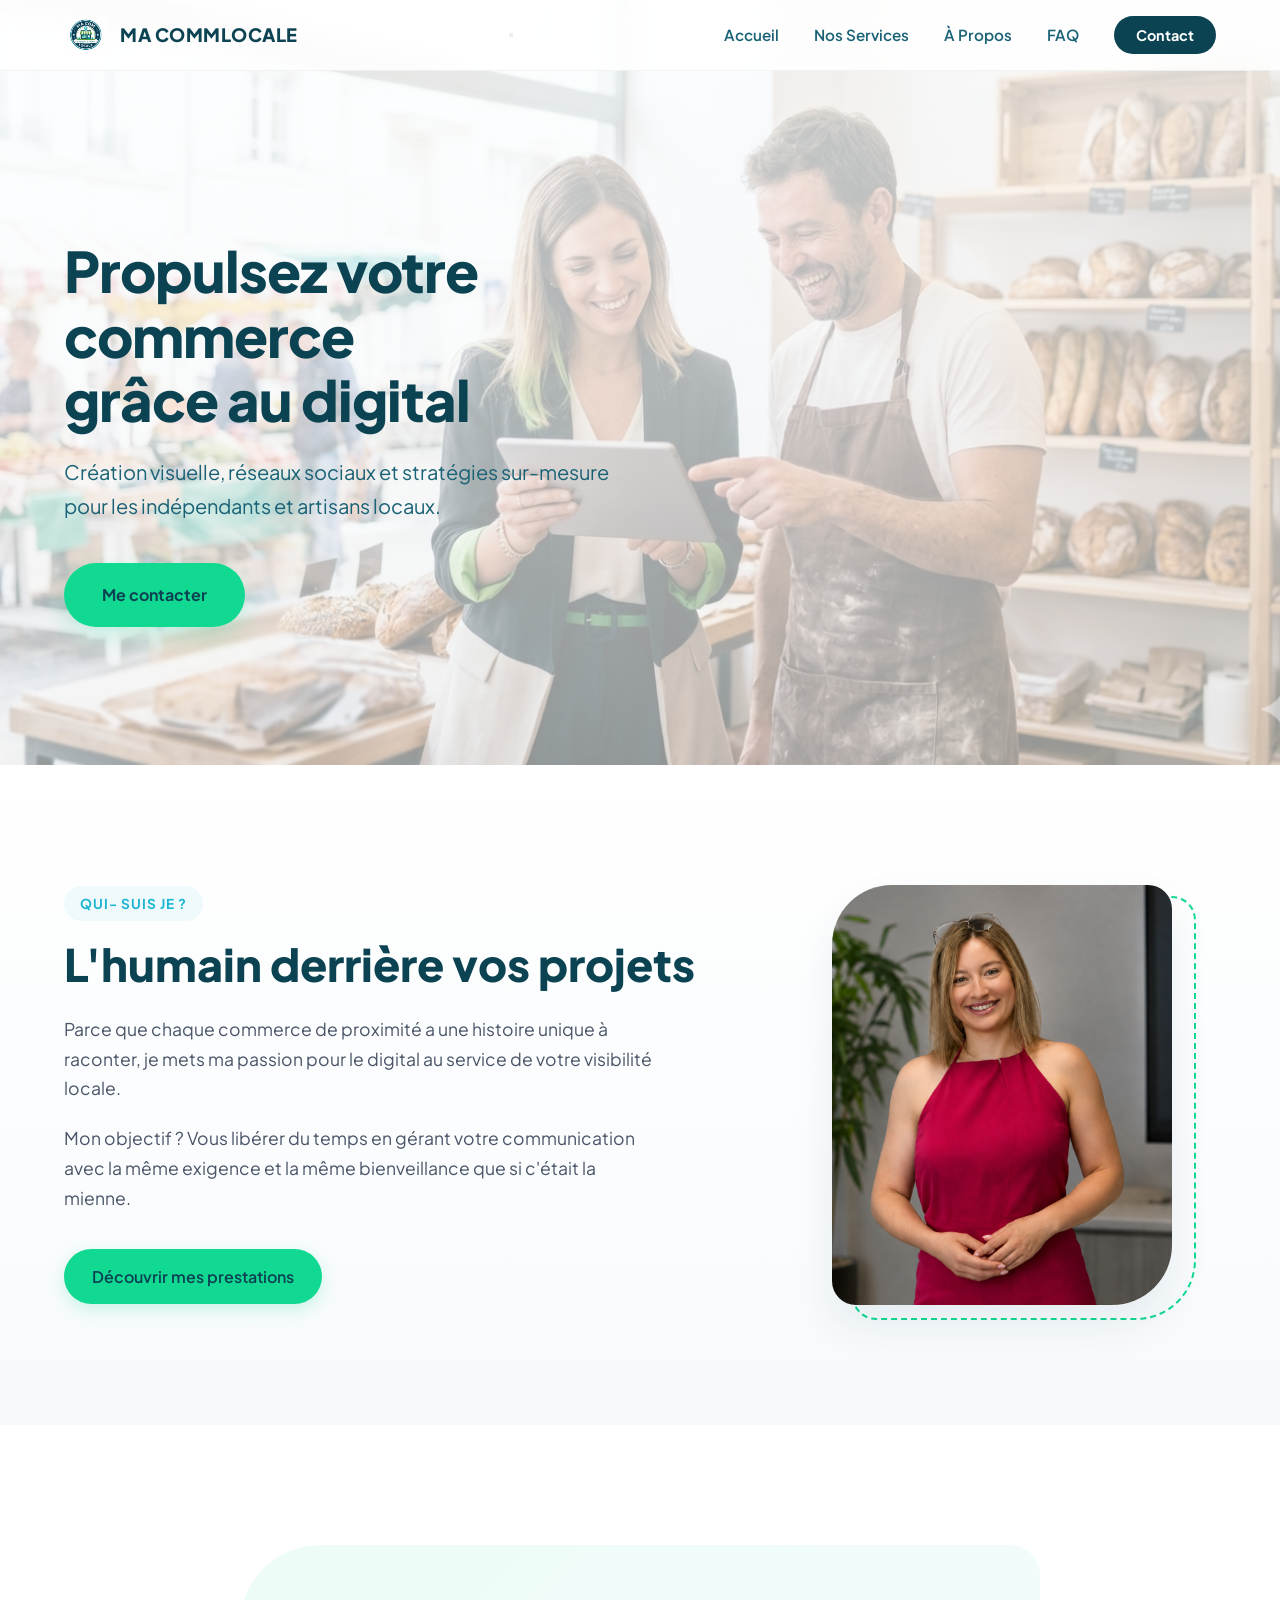
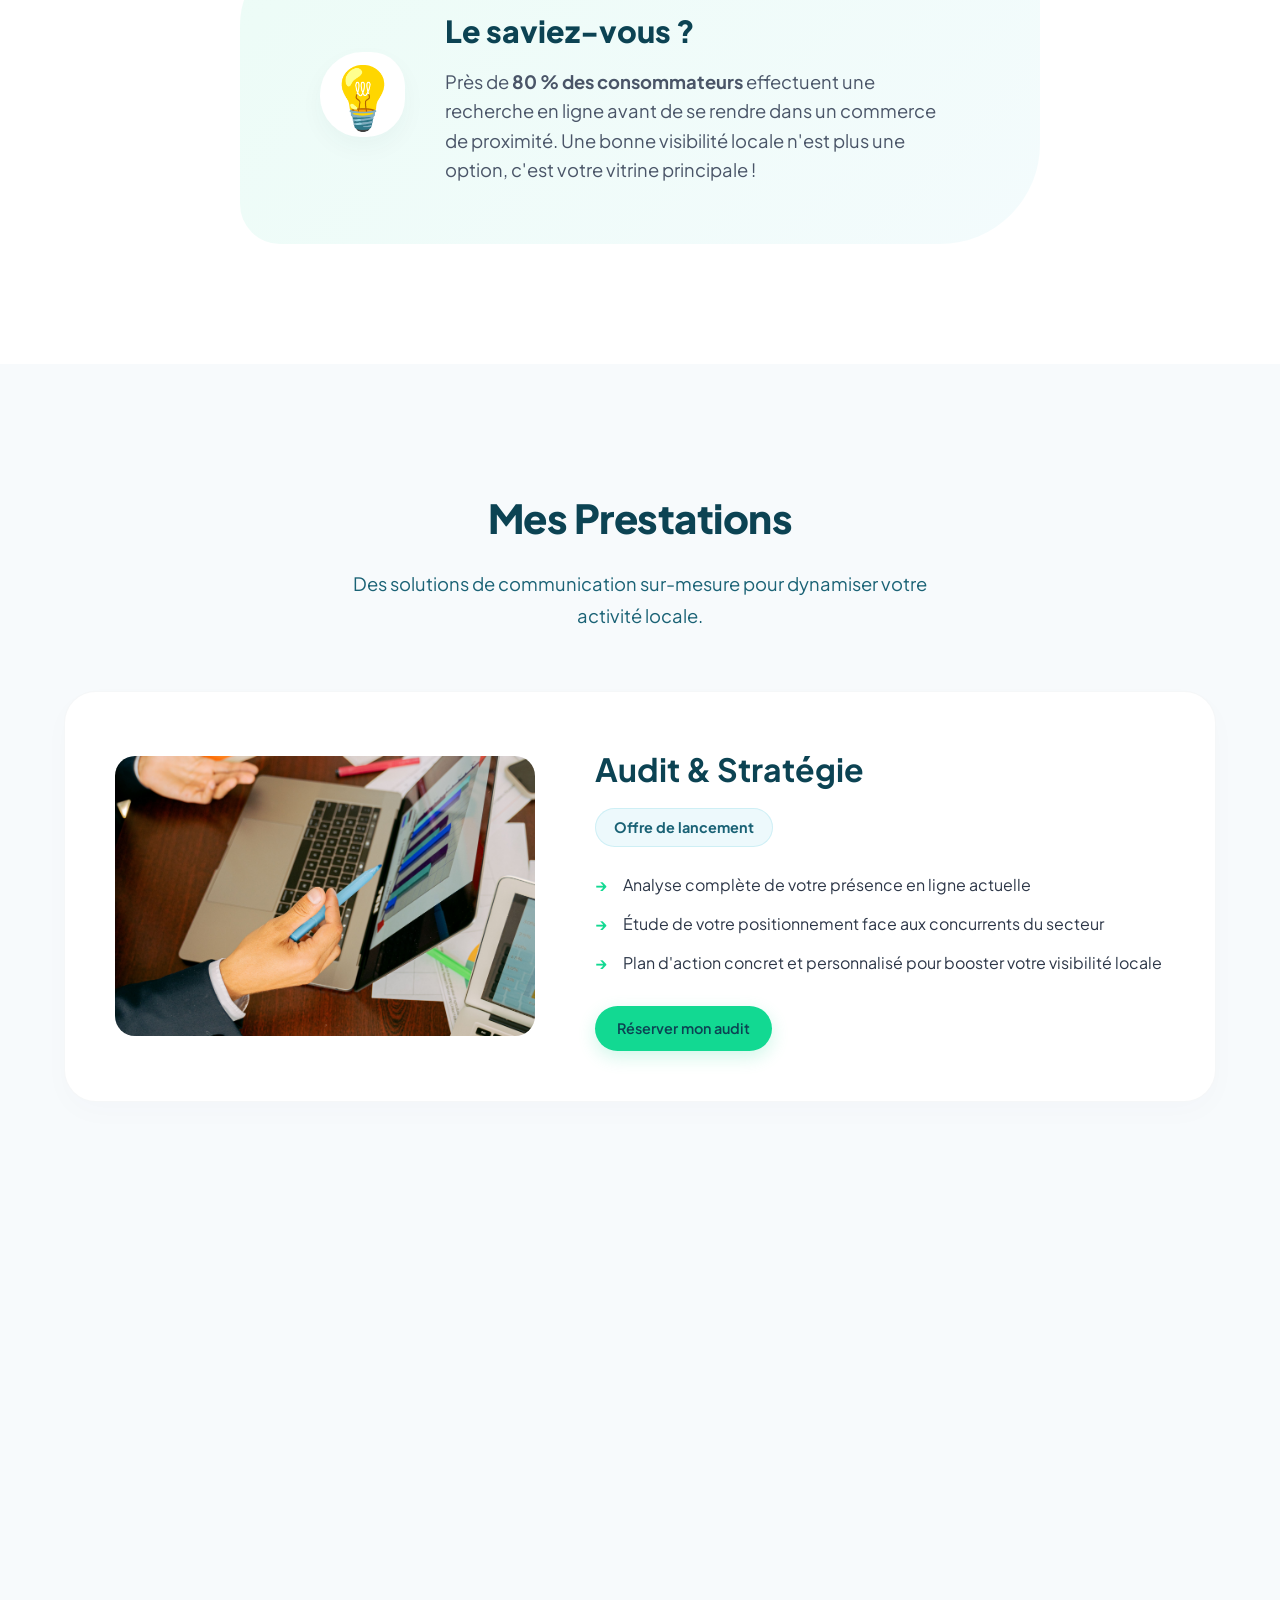
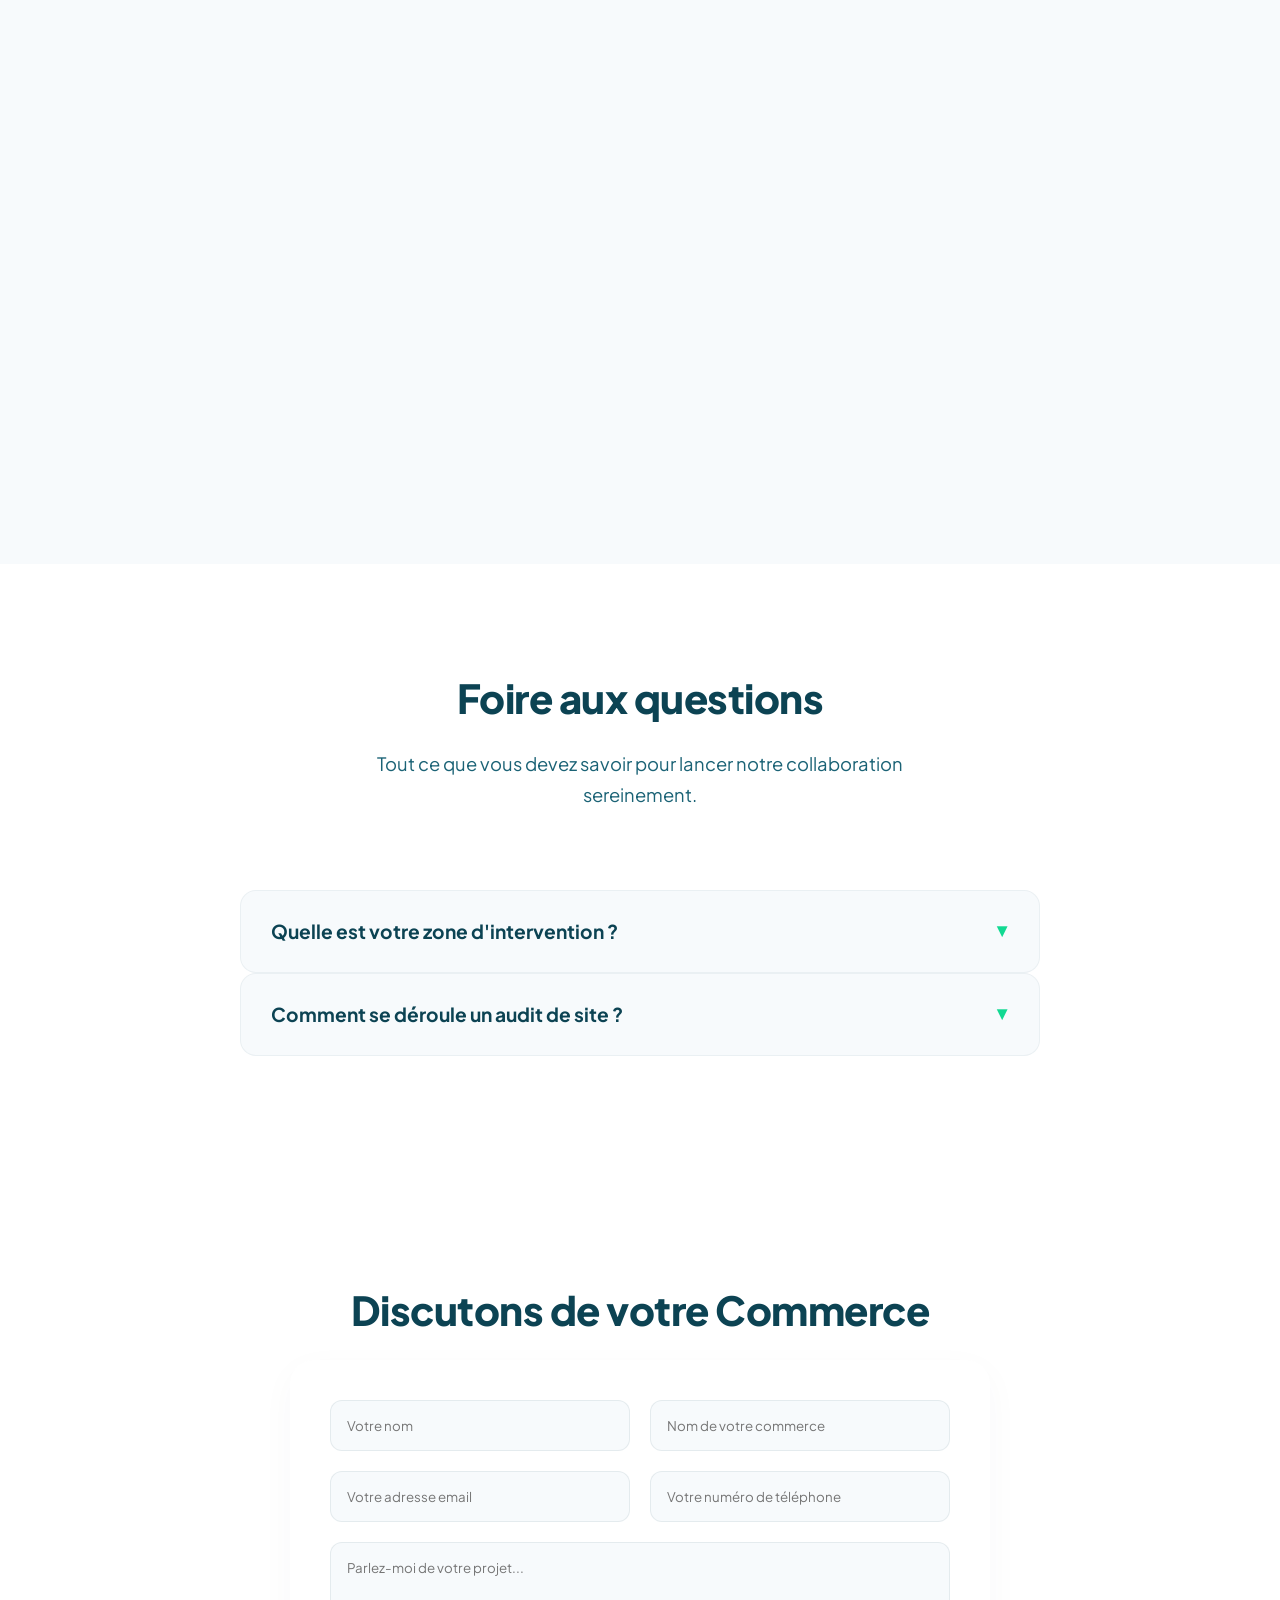
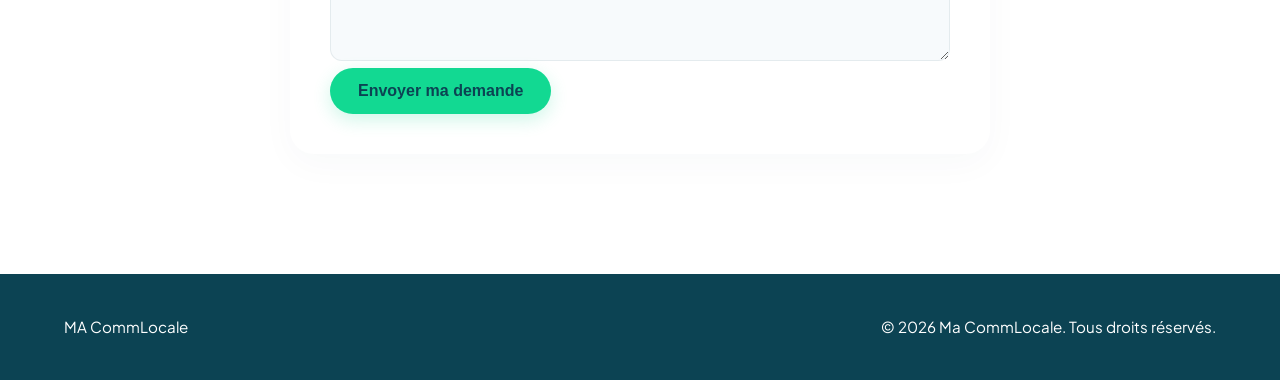
==== commit 02d2f9a9: "Update index.html" ====
--- a/index.html
+++ b/index.html
@@ -157,32 +157,26 @@
 
         <div class="faq-accordion">
             
-            <!-- Question 1 -->
-            <div class="faq-item">
-                <button class="faq-question">Comment se déroule notre premier échange ?</button>
+       <details class="faq-item">
+                <summary class="faq-question">
+                    <h4>Quelle est votre zone d'intervention ?</h4>
+                    <span class="faq-arrow">▼</span>
+                </summary>
                 <div class="faq-answer">
-                    <p>Nous faisons un point complet de 30 minutes sur votre activité, vos objectifs et vos besoins actuels afin de vous proposer une stratégie locale parfaitement adaptée.</p>
-              <span class="faq-arrow">▼</span>
+                    <p>J'interviens principalement pour booster la communication des commerces locaux dans toute la région !</p>
                 </div>
-            </div>
+            </details>
 
             <!-- Question 2 -->
-            <div class="faq-item">
-                <button class="faq-question">Y a-t-il un engagement sur les forfaits mensuels ?</button>
+            <details class="faq-item">
+                <summary class="faq-question">
+                    <h4>Comment se déroule un audit de site ?</h4>
+                    <span class="faq-arrow">▼</span>
+                </summary>
                 <div class="faq-answer">
-                    <p>Nos forfaits d'accompagnement pour les réseaux sociaux sont généralement proposés avec un engagement minimal de 3 mois, le temps de stabiliser et de mesurer les premiers résultats de votre visibilité.</p>
-             
+                    <p>On analyse ensemble vos performances, votre visibilité locale et on liste les points clés à améliorer pour attirer plus de clients.</p>
                 </div>
-            </div>
-
-            <!-- Question 3 -->
-            <div class="faq-item">
-                <button class="faq-question">Quels sont vos délais de création graphique ?</button>
-                <div class="faq-answer">
-                    <p>Pour une identité visuelle complète (logo et charte graphique), il faut compter en moyenne 2 à 3 semaines entre notre premier atelier de cadrage et la livraison finale de vos fichiers.</p>
-             
-                </div>
-            </div>
+            </details>
 
         </div>
     </div>
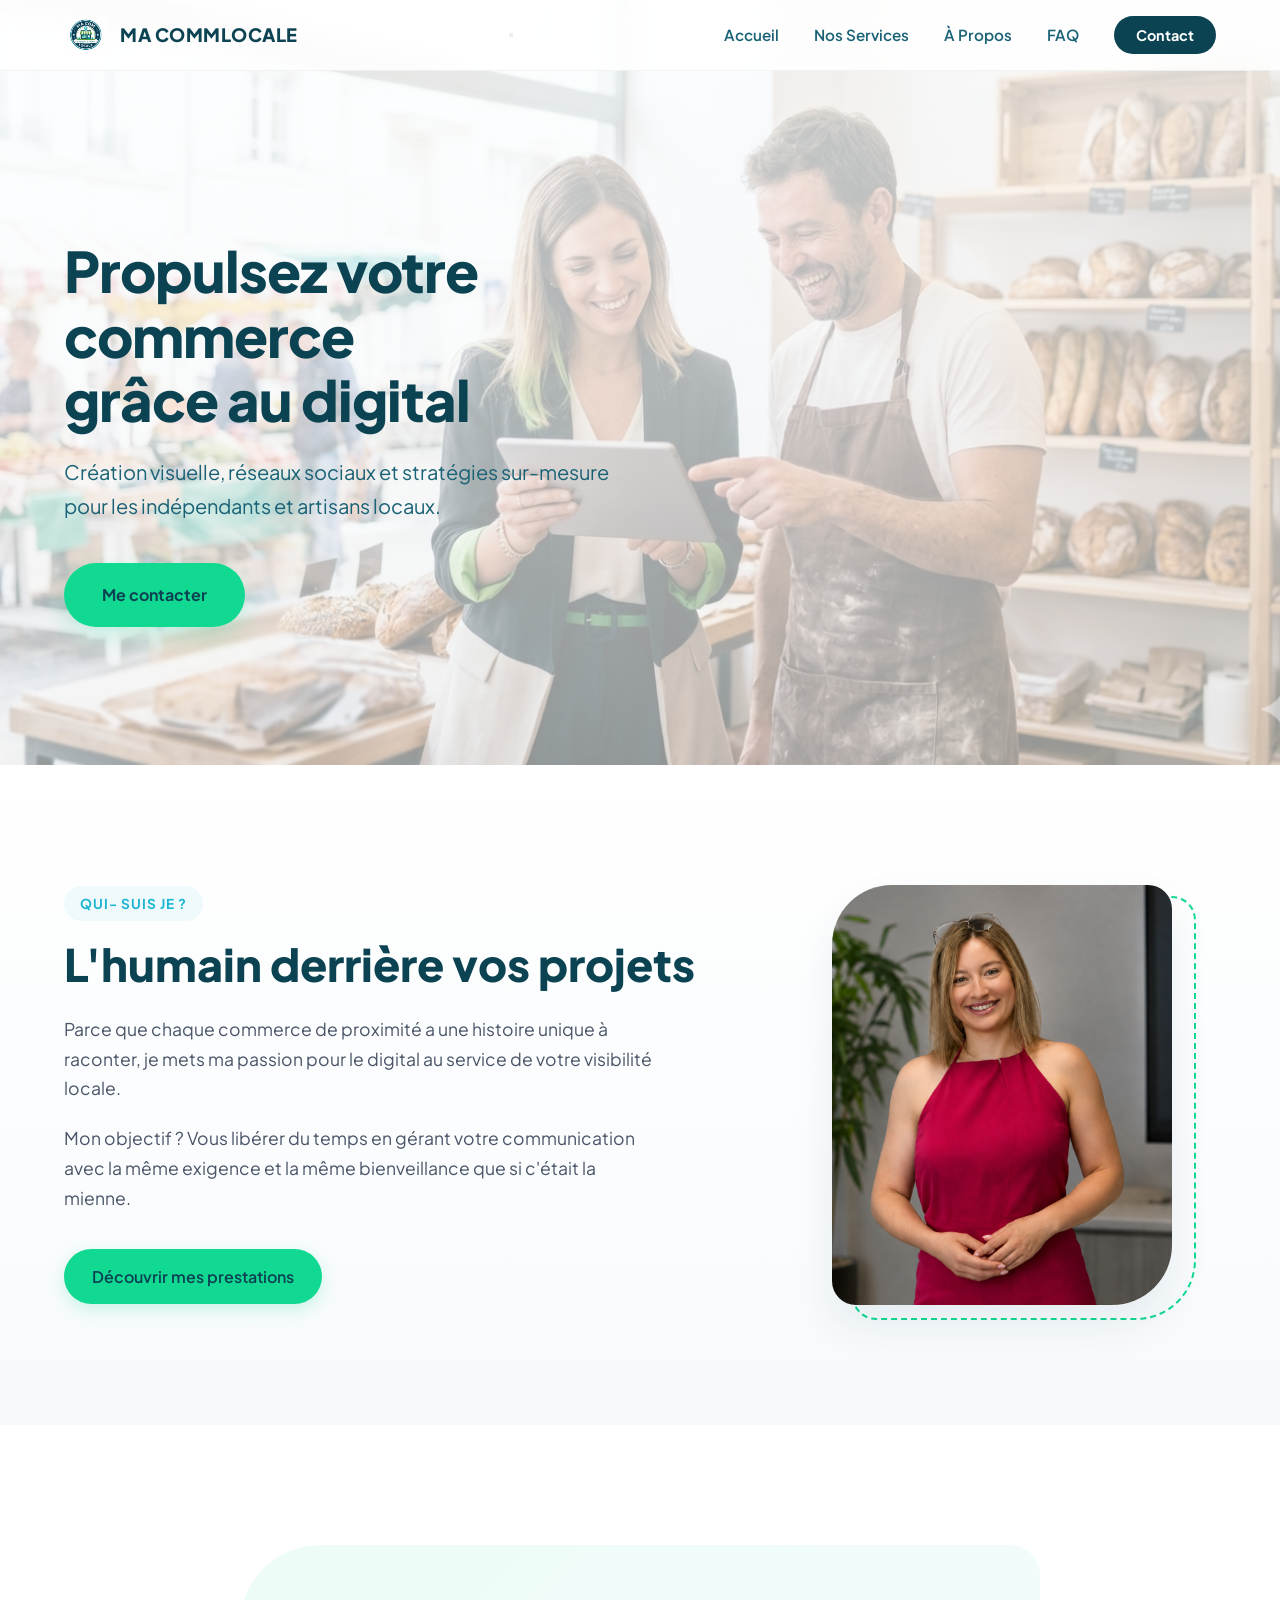
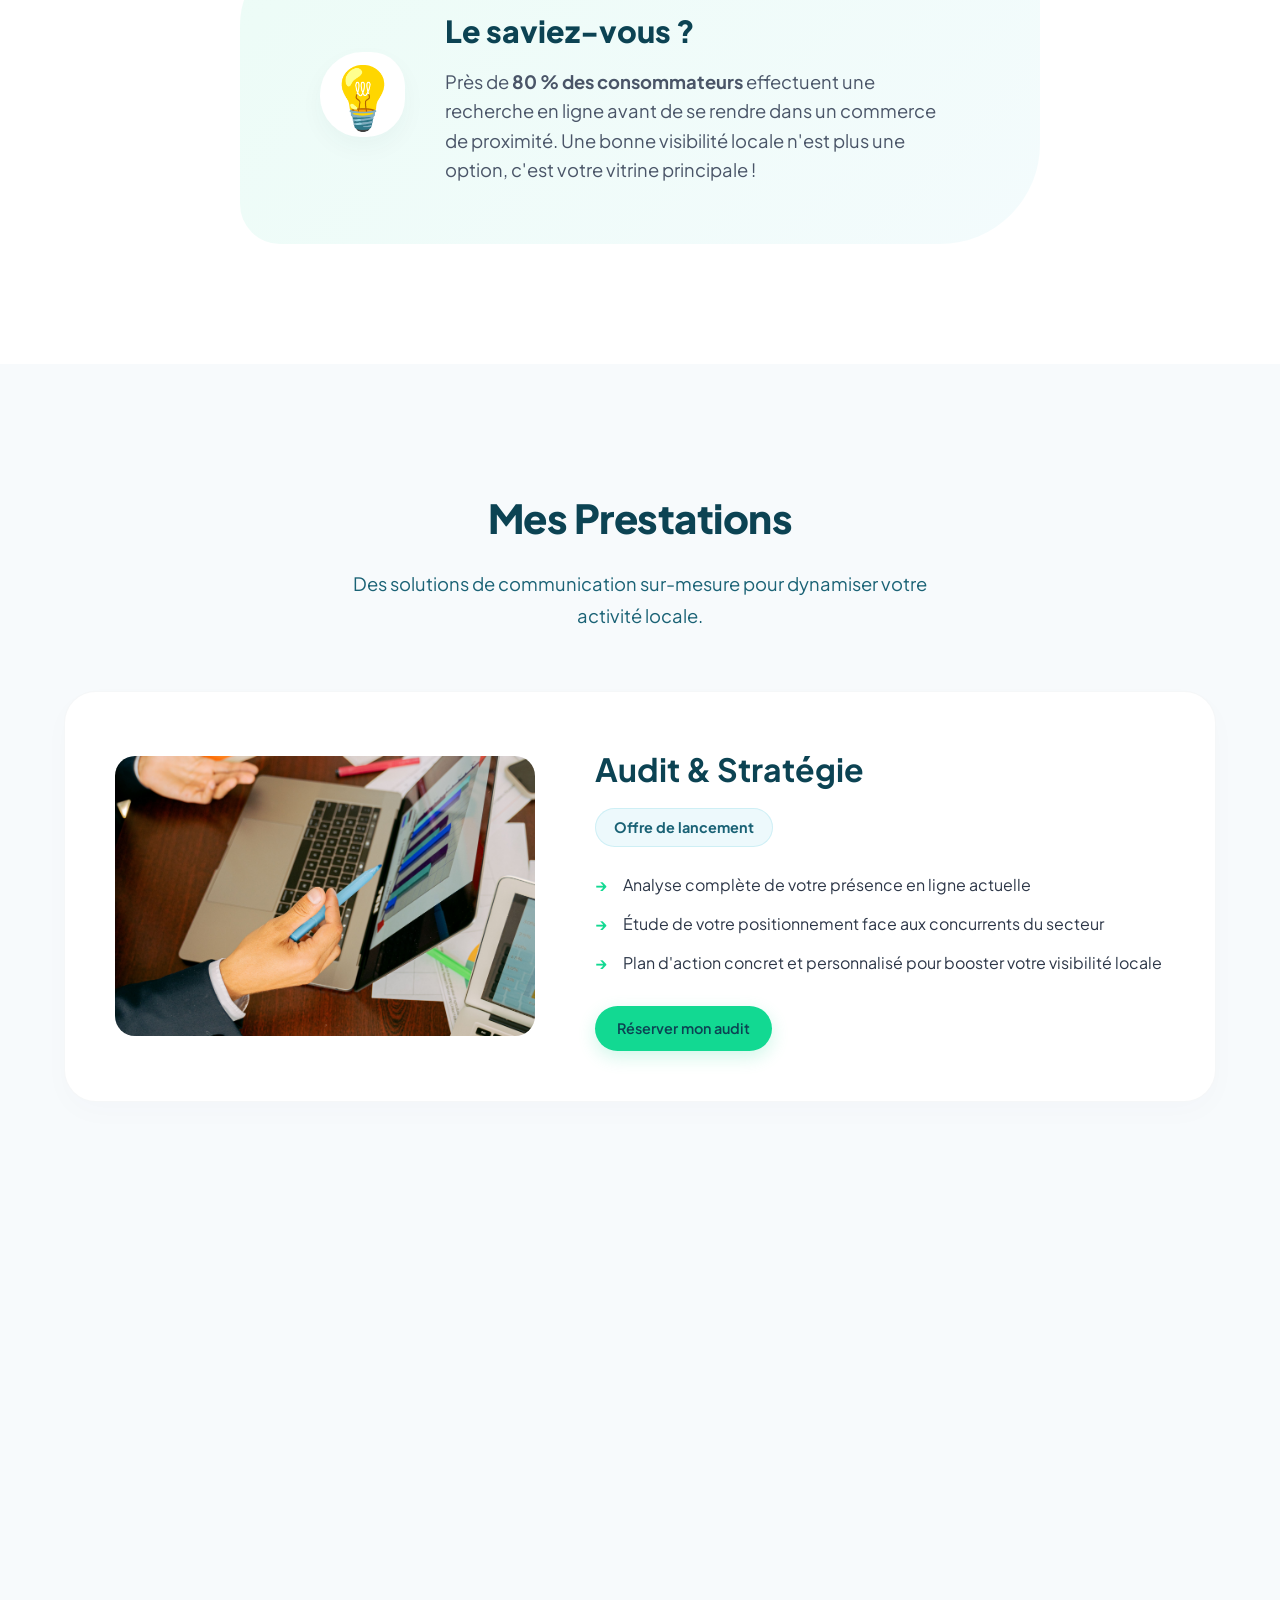
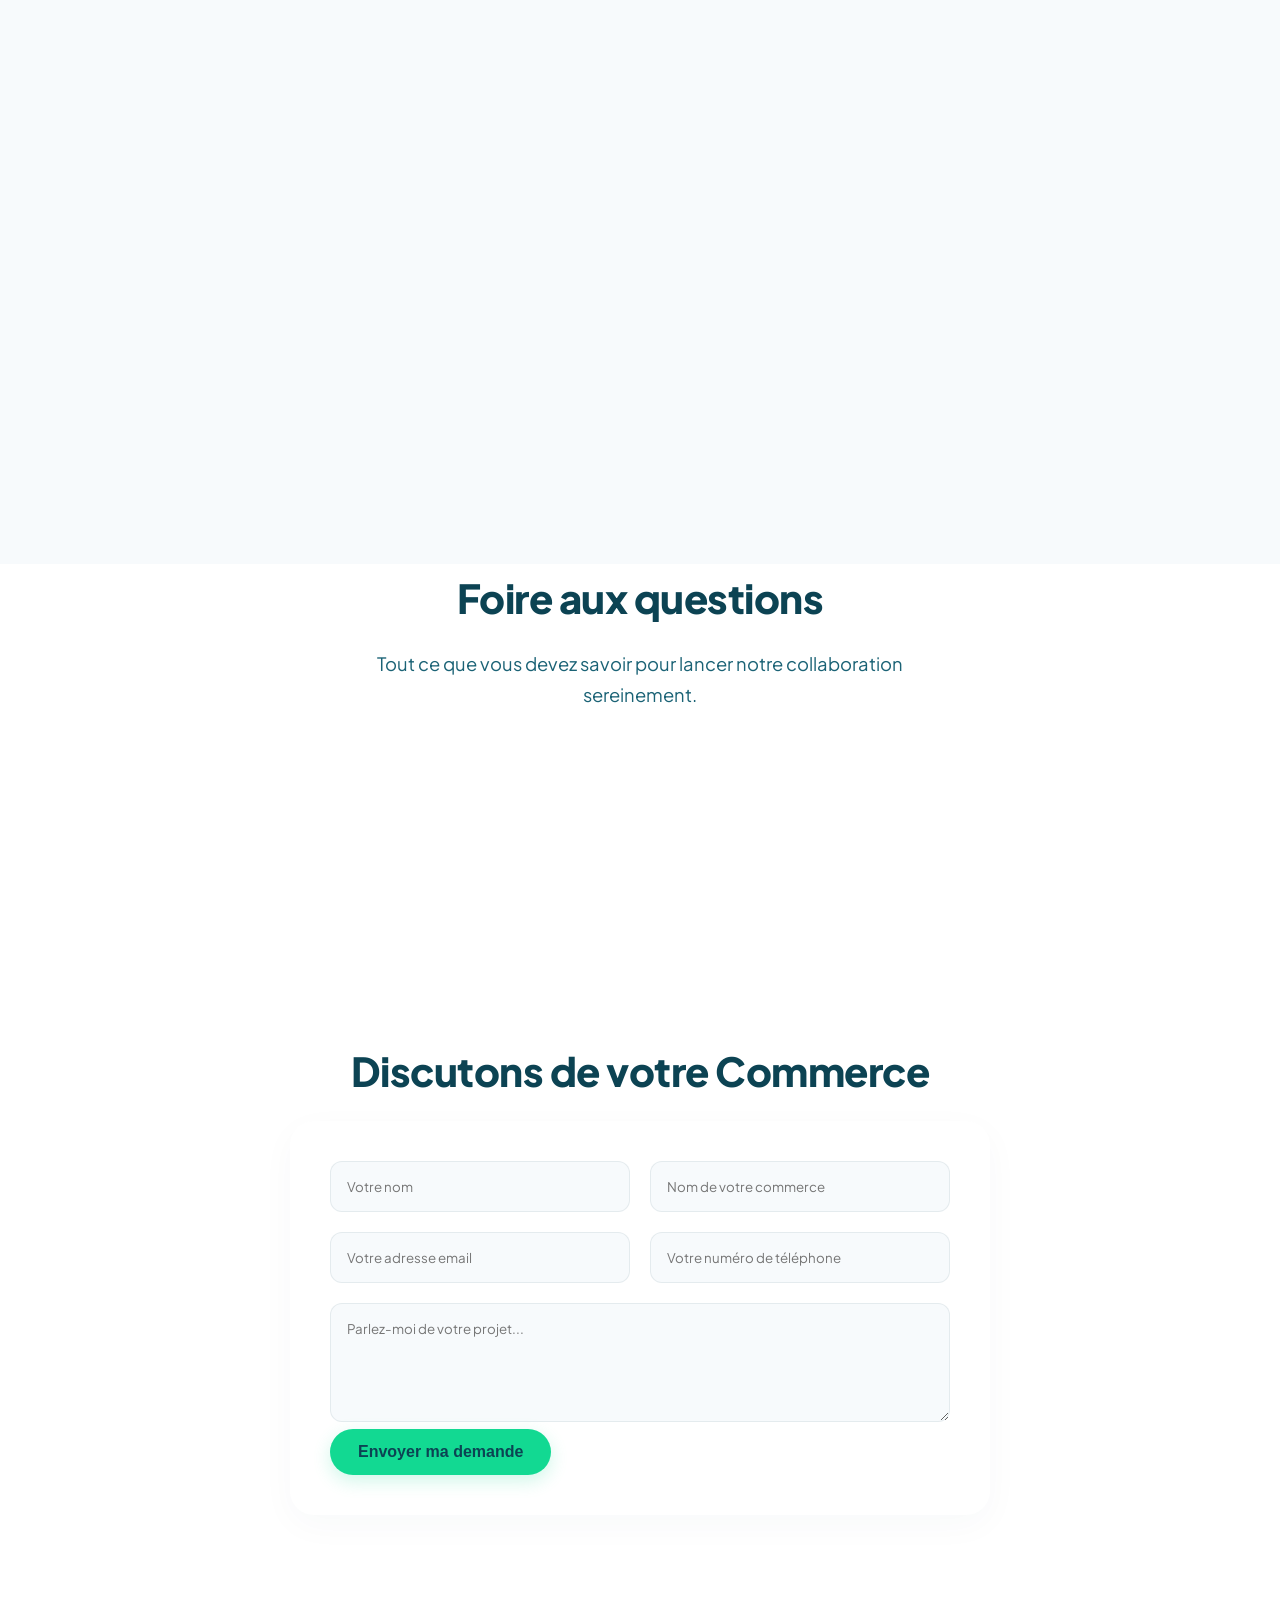
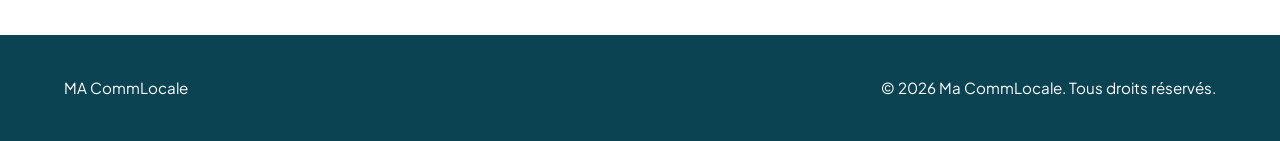
==== commit f638d0c9: "Update index.html" ====
--- a/index.html
+++ b/index.html
@@ -150,14 +150,11 @@
 <section class="faq-section" id="faq">
     <div class="container">
         <h2 class="section-title">Foire aux questions</h2>
+        <p class="section-subtitle">Tout ce que vous devez savoir pour lancer notre collaboration sereinement.</p>
         
-        <div class="faq-container">
-
-        <p class="section-subtitle">Tout ce que vous devez savoir pour lancer notre collaboration sereinement.</p>
-
         <div class="faq-accordion">
             
-       <details class="faq-item">
+            <details class="faq-item">
                 <summary class="faq-question">
                     <h4>Quelle est votre zone d'intervention ?</h4>
                     <span class="faq-arrow">▼</span>
@@ -167,7 +164,6 @@
                 </div>
             </details>
 
-            <!-- Question 2 -->
             <details class="faq-item">
                 <summary class="faq-question">
                     <h4>Comment se déroule un audit de site ?</h4>
@@ -178,10 +174,10 @@
                 </div>
             </details>
 
-        </div>
-    </div>
-</section>
-
+        </div> 
+    </div> 
+</section>
+    
     <section id="contact" class="contact section-padding alt-bg">
         <div class="container">
             <h2 class="section-title reveal">Discutons de votre <span class="accent-text">Commerce</span></h2>
--- a/style.css
+++ b/style.css
@@ -506,103 +506,92 @@
     }
 }
 /* 6. SECTION FAQ  */
-.faq-section {
-    padding: 100px 0;
+faq-section {
+    padding: 80px 0;
     background-color: var(--color-white) !important;
 }
 
-/* Le conteneur qui aligne tes questions */
+/* On force la FAQ à rester bien centrée et pas trop large */
 .faq-container {
-    max-width: 800px;
+    max-width: 850px;
     margin: 0 auto;
     display: flex;
     flex-direction: column;
-    gap: 20px; /* Espace entre chaque question */
-}
-
-/* Le design de chaque ligne (la boîte) */
-.faq-item {
-    background-color: var(--color-off-white);
-    border-radius: 16px;
-    padding: 24px 30px;
-    border: 1px solid rgba(12, 67, 83, 0.05);
-    cursor: pointer;
+    gap: 16px; /* Espace entre chaque bloc */
+}
+
+/* On stylise la boîte globale de chaque question */
+details.faq-item {
+    background-color: var(--color-off-white) !important;
+    border-radius: 16px !important;
+    padding: 20px 24px !important;
+    border: 1px solid rgba(12, 67, 83, 0.08) !important;
     transition: all 0.3s ease;
-    
-    /* On garde notre animation au scroll de tout à l'heure */
-    opacity: 0; 
-}
-
-/* Petit effet au survol pour montrer que c'est cliquable */
-.faq-item:hover {
-    border-color: var(--color-accent-green);
-    transform: translateY(-2px);
-}
-
-/* La ligne du titre (Question + Flèche) */
-.faq-question {
-    display: flex;
-    justify-content: space-between;
-    align-items: center;
-    gap: 20px;
-}
-
-.faq-question h4 {
-    margin: 0;
-    font-size: 1.2rem;
-    color: var(--color-dark-teal);
-    font-weight: 700;
-}
-
-/* Style de la petite flèche */
+    display: block; /* Force le comportement en bloc */
+}
+
+/* Effet sympa quand on passe la souris */
+details.faq-item:hover {
+    border-color: var(--color-accent-green) !important;
+    background-color: var(--color-white) !important;
+    box-shadow: 0 10px 25px rgba(12, 67, 83, 0.04);
+}
+
+/* Le titre (La question sur laquelle on clique) */
+summary.faq-question {
+    display: flex !important;
+    justify-content: space-between !important;
+    align-items: center !important;
+    cursor: pointer !important;
+    list-style: none !important; /* Cache la flèche noire moche de base */
+    outline: none;
+}
+
+/* Cache la flèche noire sur les navigateurs Safari/Chrome */
+summary.faq-question::-webkit-details-marker {
+    display: none !important;
+}
+
+/* Le texte de ta question */
+summary.faq-question h4 {
+    margin: 0 !important;
+    font-size: 1.15rem !important;
+    color: var(--color-dark-teal) !important;
+    font-weight: 700 !important;
+    border: none !important; /* Supprime la bordure bizarre autour du texte */
+    padding: 0 !important;
+}
+
+/* Notre jolie petite flèche verte */
 .faq-arrow {
-    font-size: 0.9rem;
+    font-size: 0.8rem;
     color: var(--color-accent-green);
     transition: transform 0.3s ease;
 }
 
-/* --- LE SYSTÈME D'OUVERTURE --- */
-
-/* La réponse cachée par défaut */
+/* La réponse qui apparaît en dessous */
 .faq-answer {
-    max-height: 0;
-    overflow: hidden;
-    opacity: 0;
-    transition: max-height 0.3s ease-out, opacity 0.3s ease-out, padding 0.3s ease-out;
+    padding-top: 15px !important;
+    border-top: 1px solid rgba(12, 67, 83, 0.05);
+    margin-top: 15px;
 }
 
 .faq-answer p {
-    margin: 0;
-    color: #4a5568;
-    line-height: 1.6;
-    font-size: 1.05rem;
-}
-
-/* Quand on clique et que la classe .open s'ajoute */
-.faq-item.open {
-    background-color: var(--color-white);
-    box-shadow: 0 15px 35px rgba(12, 67, 83, 0.04);
-    border-color: rgba(28, 181, 210, 0.2);
-}
-
-.faq-item.open .faq-answer {
-    max-height: 300px; /* Laisse de la place pour le texte */
-    opacity: 1;
-    padding-top: 15px; /* Espace entre le titre et le texte */
-}
-
-.faq-item.open .faq-arrow {
-    transform: rotate(180deg); /* La flèche se tourne vers le haut */
-}
-
-
-/* --- INTEGRATION DES ANIMATIONS AU SCROLL RE-SECURISÉES --- */
-.faq-item:nth-child(odd) { transform: translateX(-30px); }
-.faq-item:nth-child(even) { transform: translateX(30px); }
-
-.faq-item.visible {
-    opacity: 1 !important;
-    transform: translateX(0) !important;
+    margin: 0 !important;
+    color: #4a5568 !important;
+    line-height: 1.6 !important;
+    font-size: 1.05rem !important;
+}
+
+/* --- LOGIQUE D'OUVERTURE --- */
+/* Quand le bloc est ouvert [open], on fait tourner la flèche */
+details.faq-item[open] .faq-arrow {
+    transform: rotate(180deg);
+}
+details.faq-item[open] {
+    background-color: var(--color-white) !important;
+    border-color: rgba(28, 181, 210, 0.3) !important;
+    box-shadow: 0 12px 30px rgba(12, 67, 83, 0.05);
 }
 /* ==========================================================================
    7. FORMULAIRE DE CONTACT & FOOTER
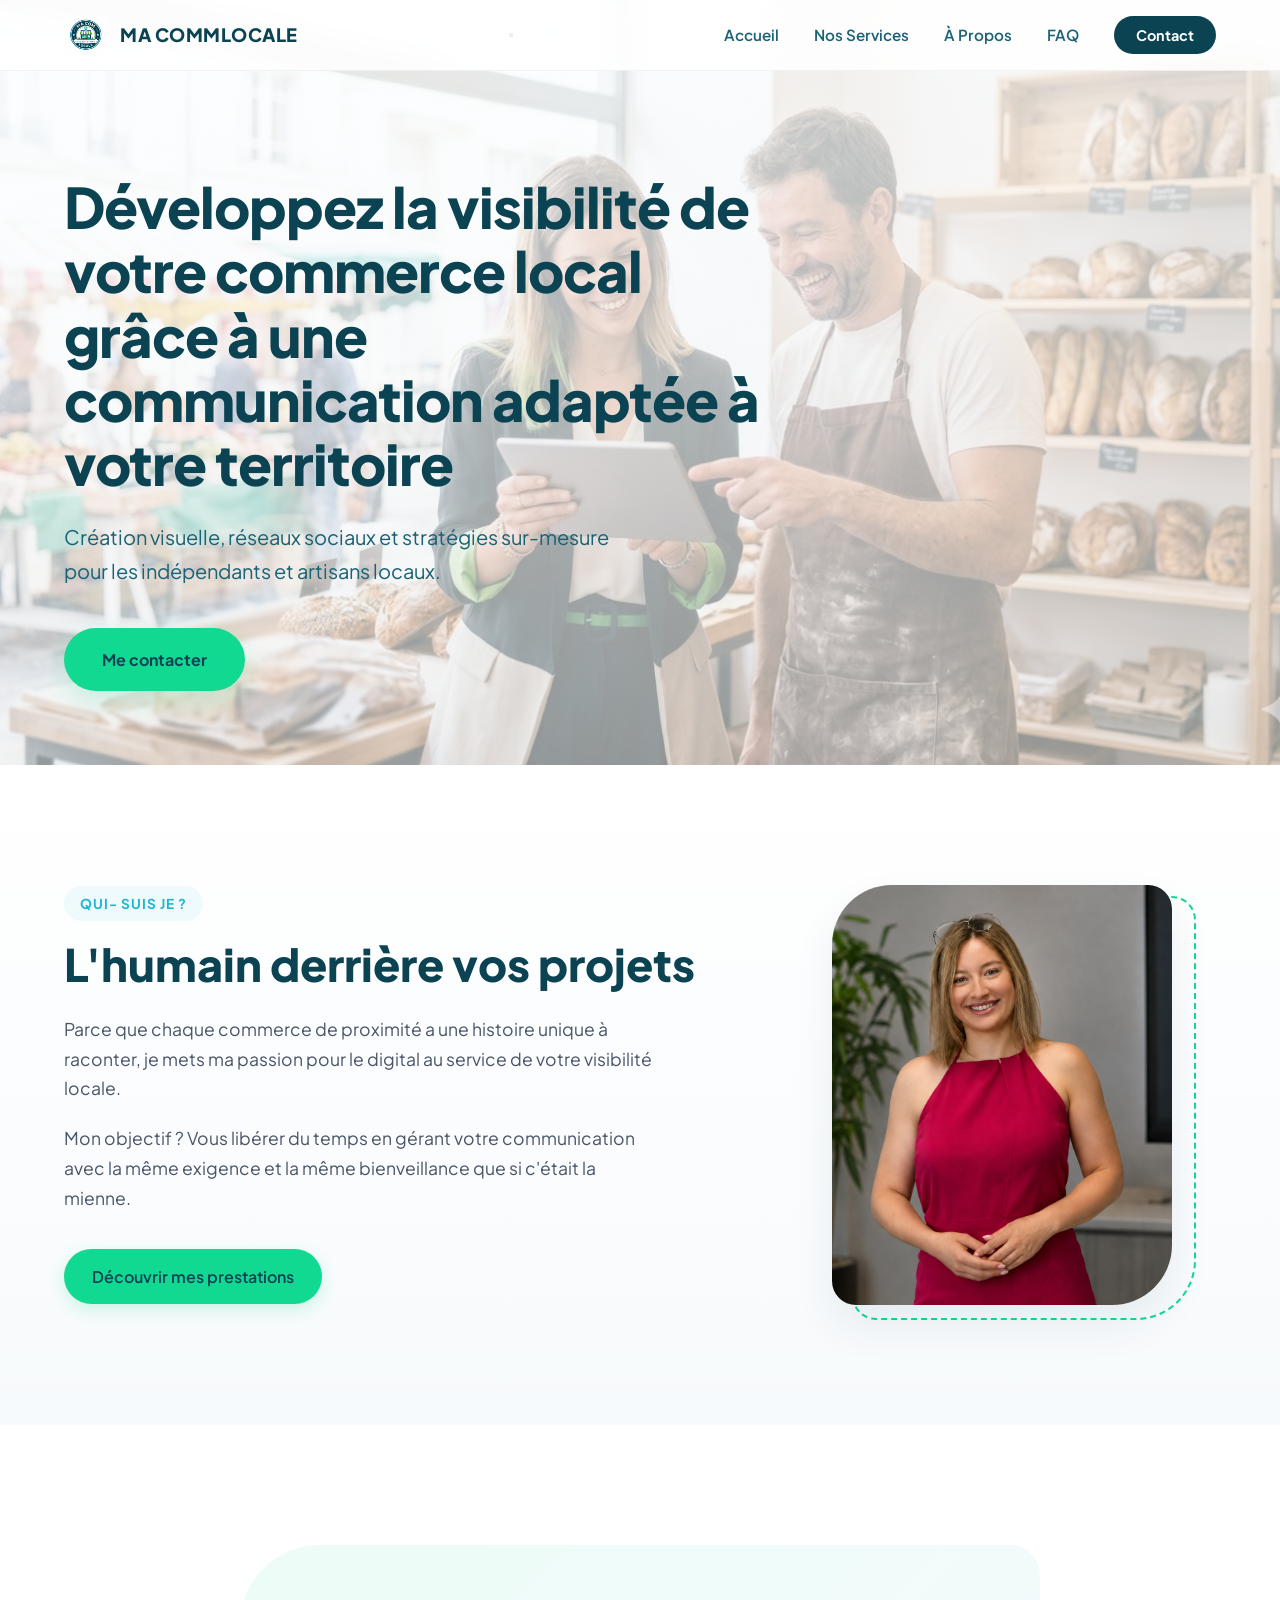
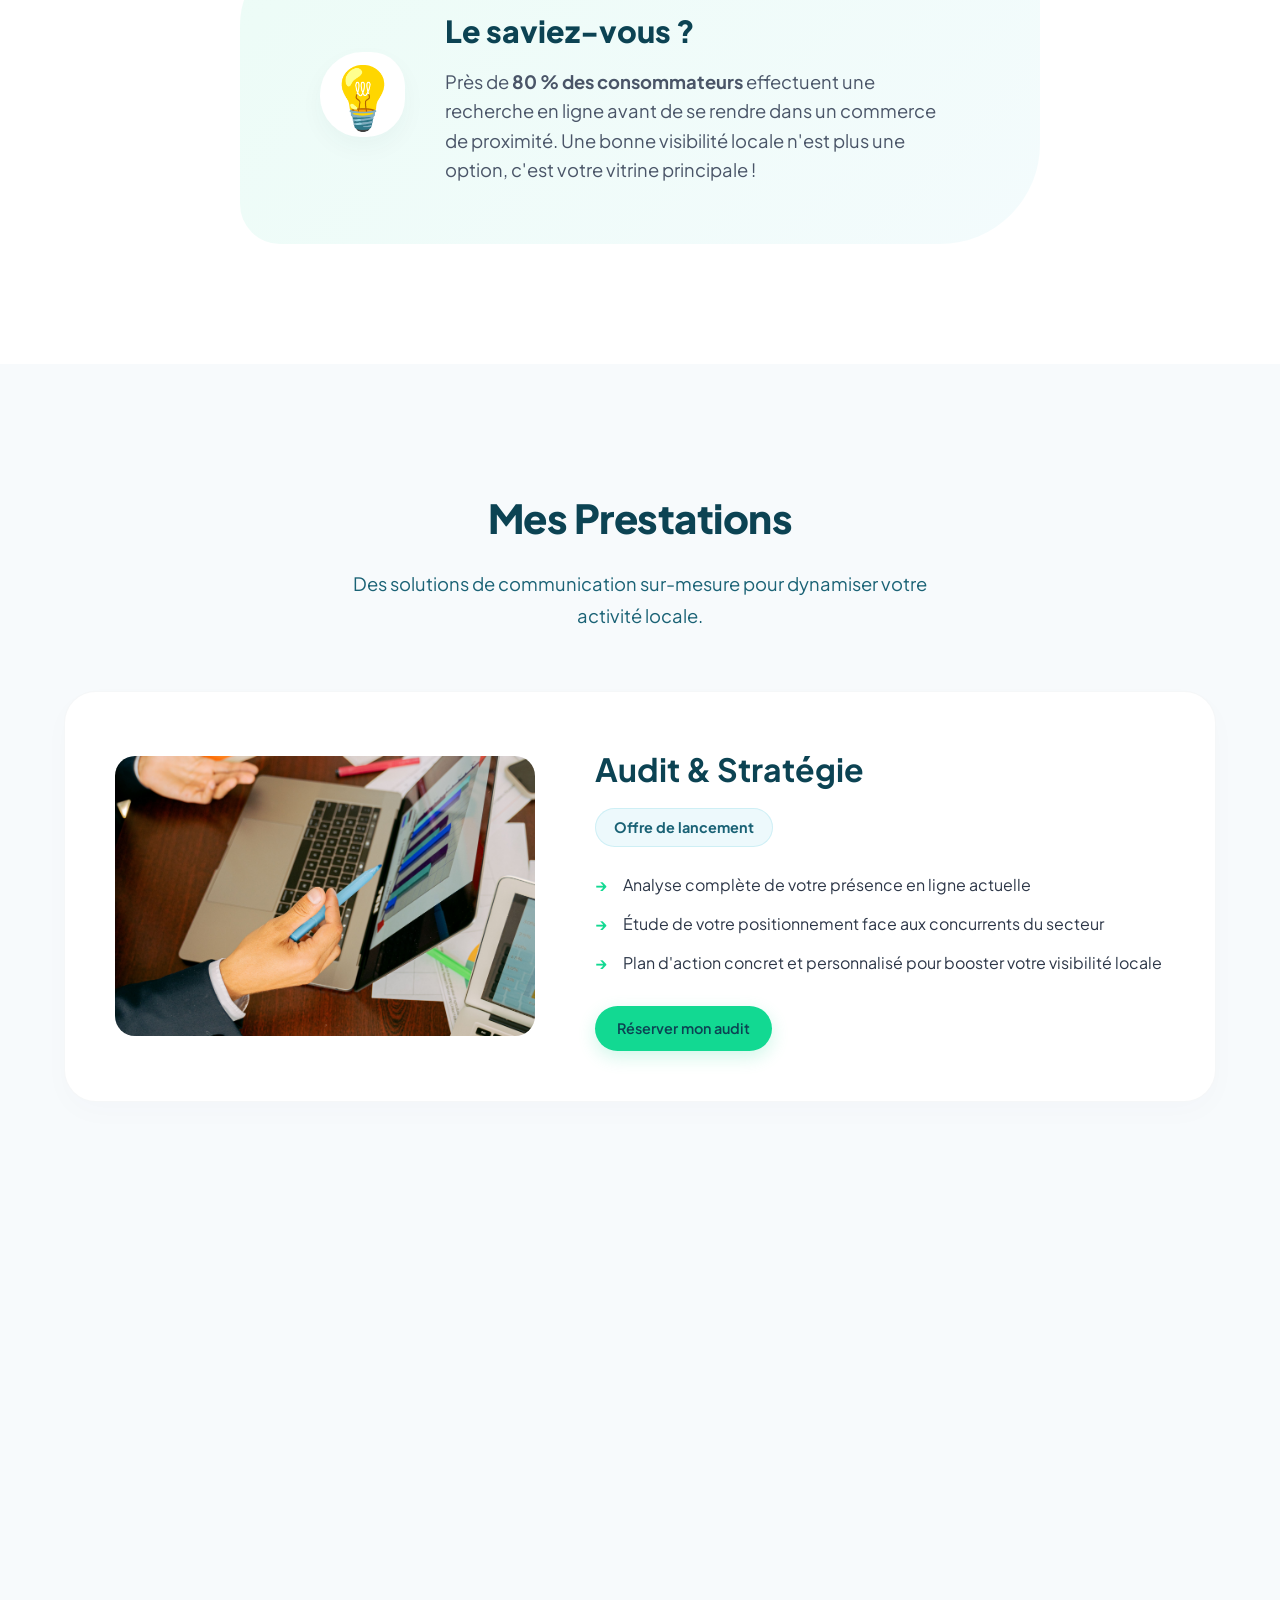
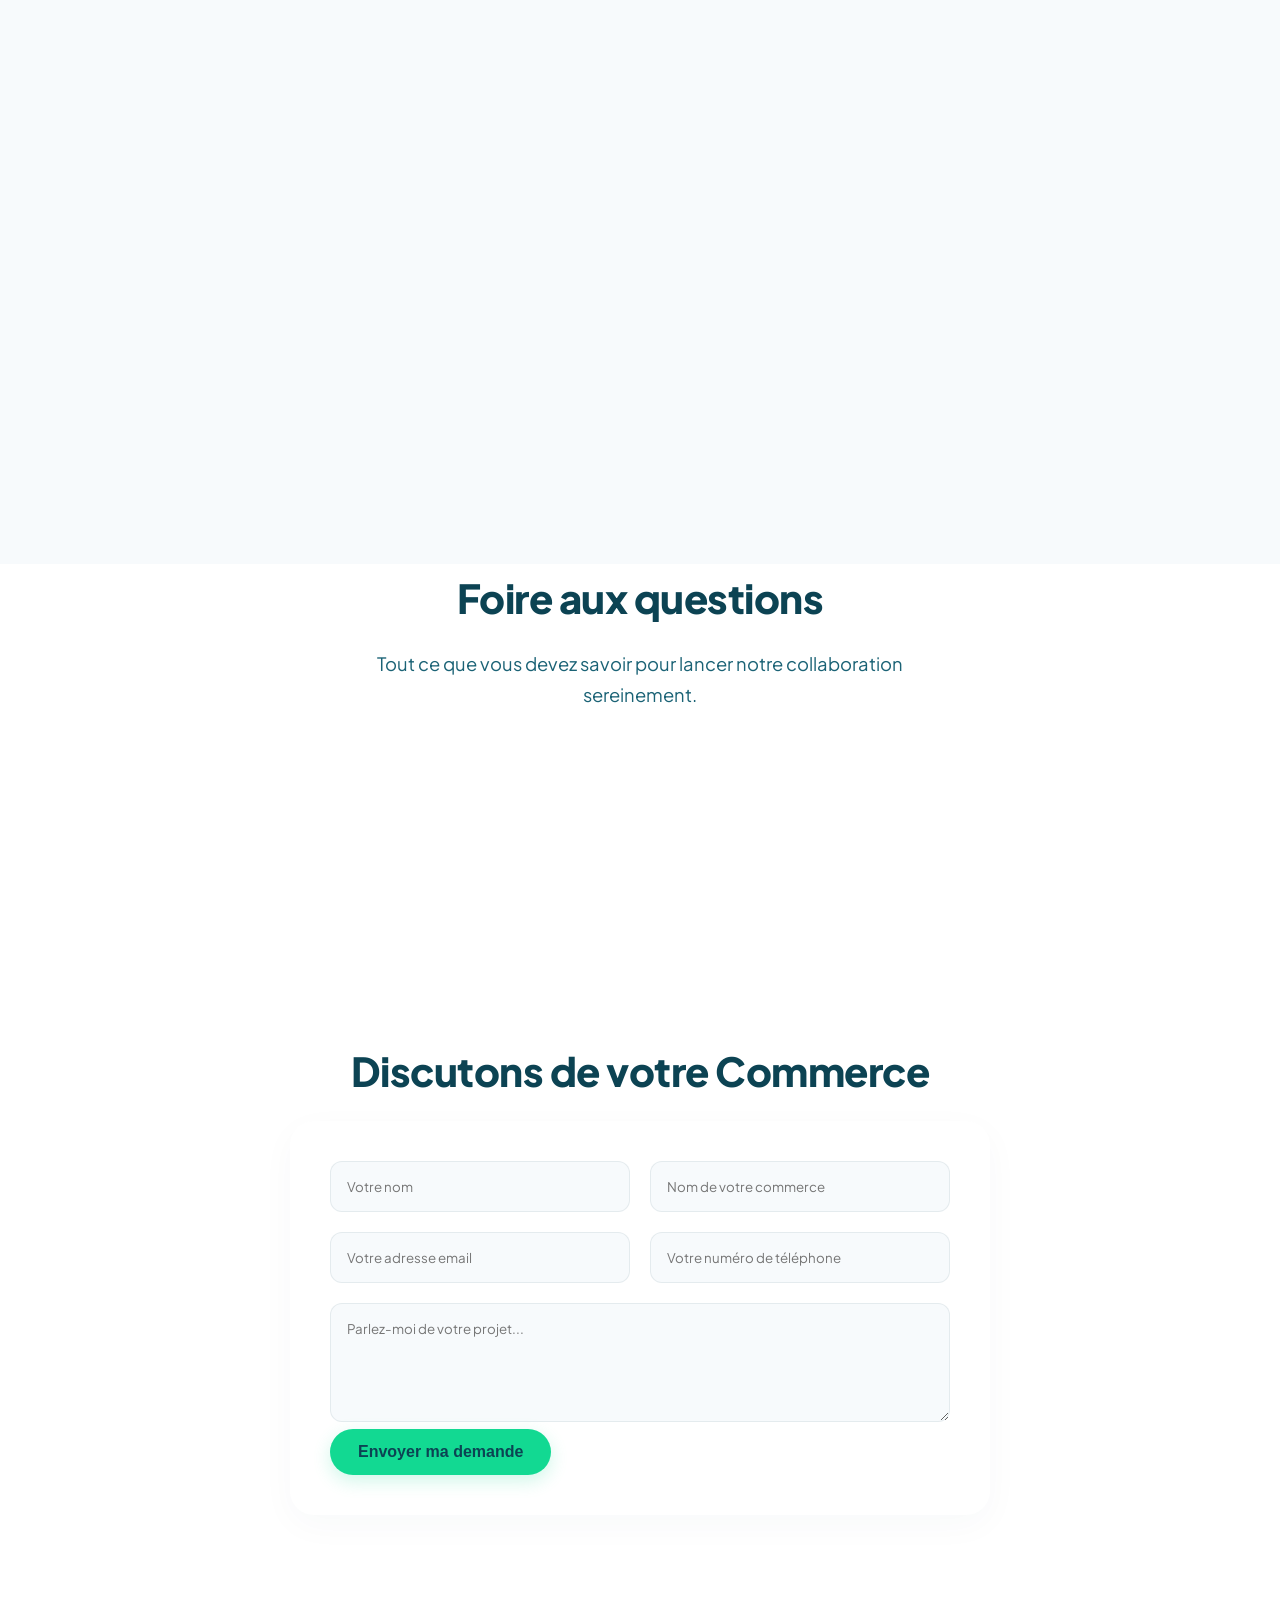
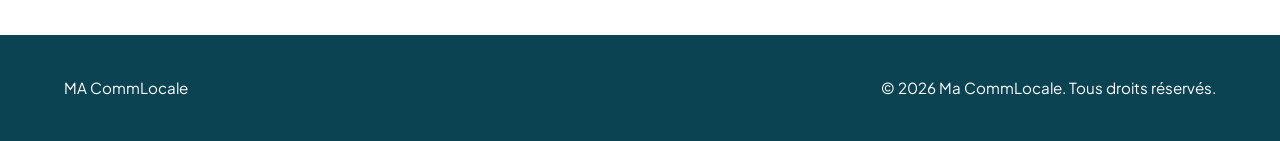
==== commit 12c9e44c: "Update index.html" ====
--- a/index.html
+++ b/index.html
@@ -40,7 +40,7 @@
     <section id="hero">
     <div class="container">
         <div class="hero-content">
-            <h1>Propulsez votre commerce <br><span class="accent-text">grâce au digital</span></h1>
+            <h1>Développez la visibilité de votre commerce local  <br><span class="accent-text">grâce à une communication adaptée à votre territoire</span></h1>
             <p>Création visuelle, réseaux sociaux et stratégies sur-mesure pour les indépendants et artisans locaux.</p>
             <a href="#contact" class="btn-hero">Me contacter</a>
         </div>
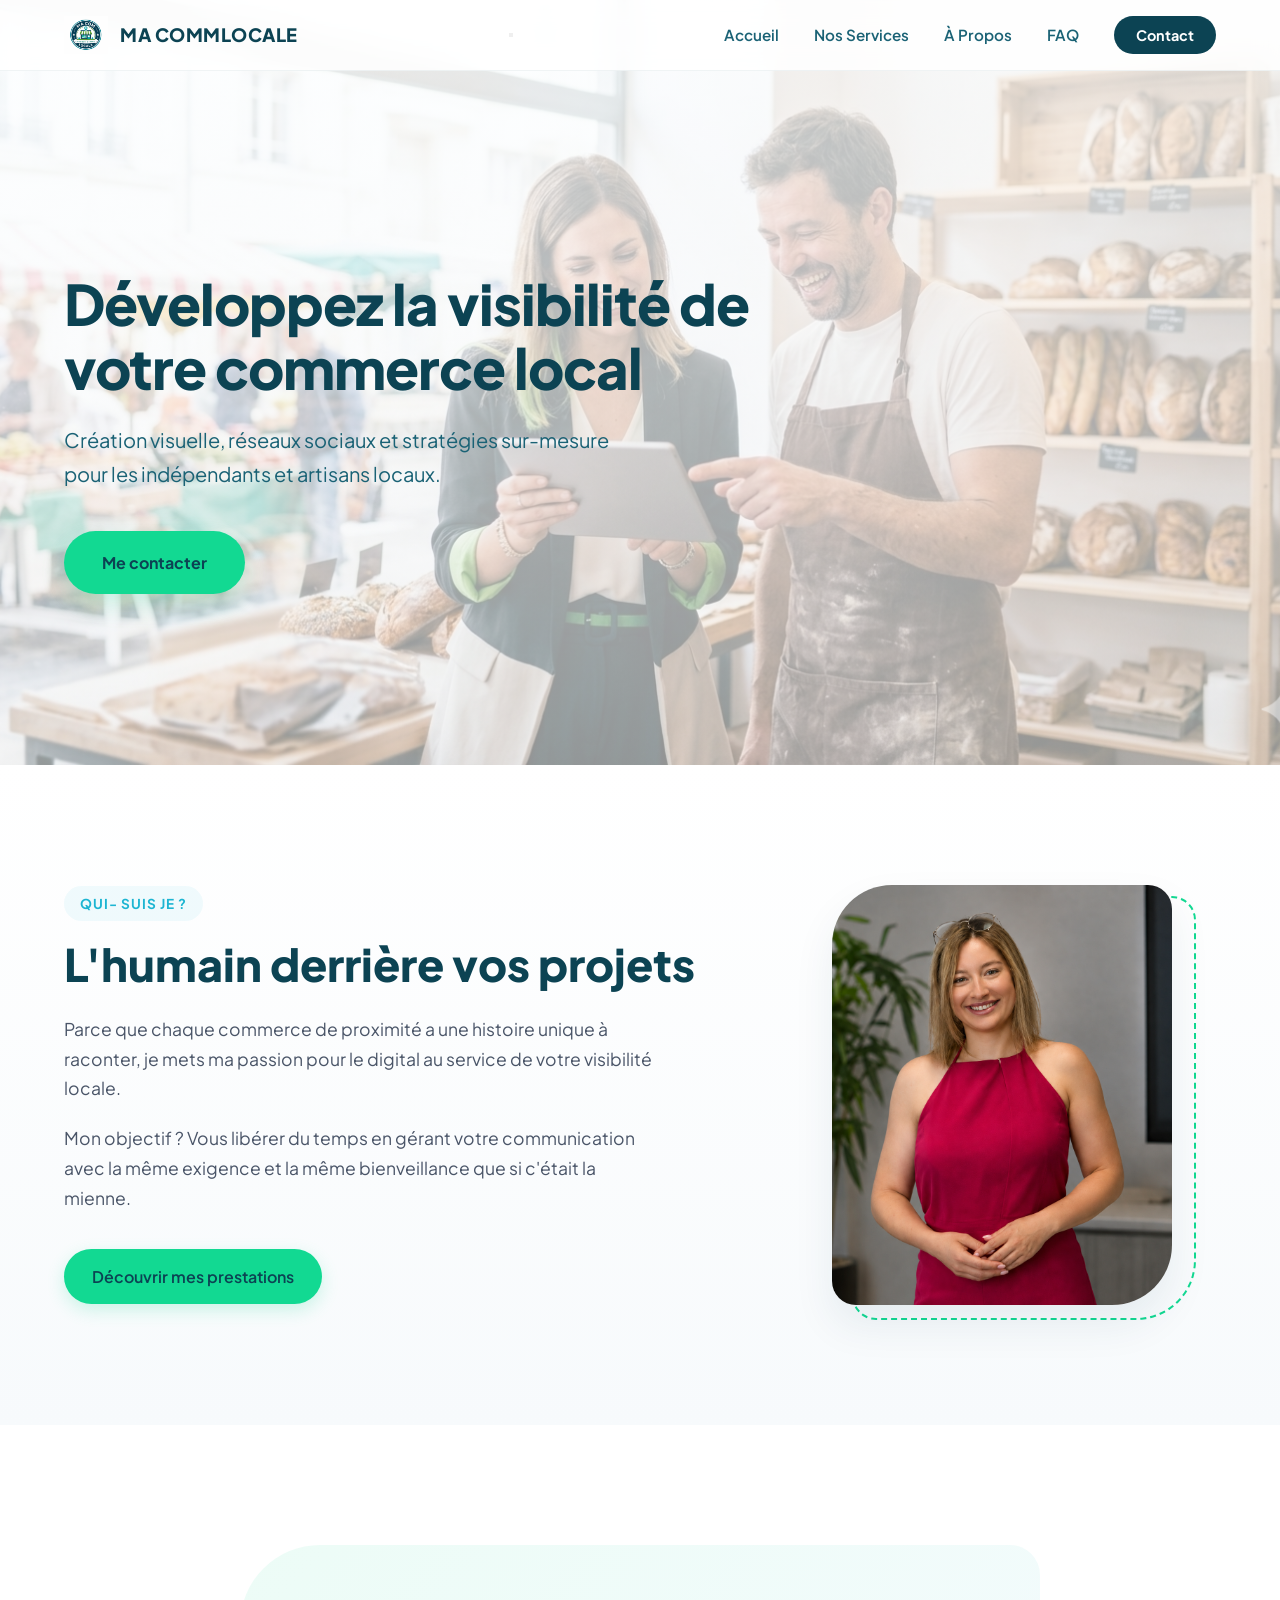
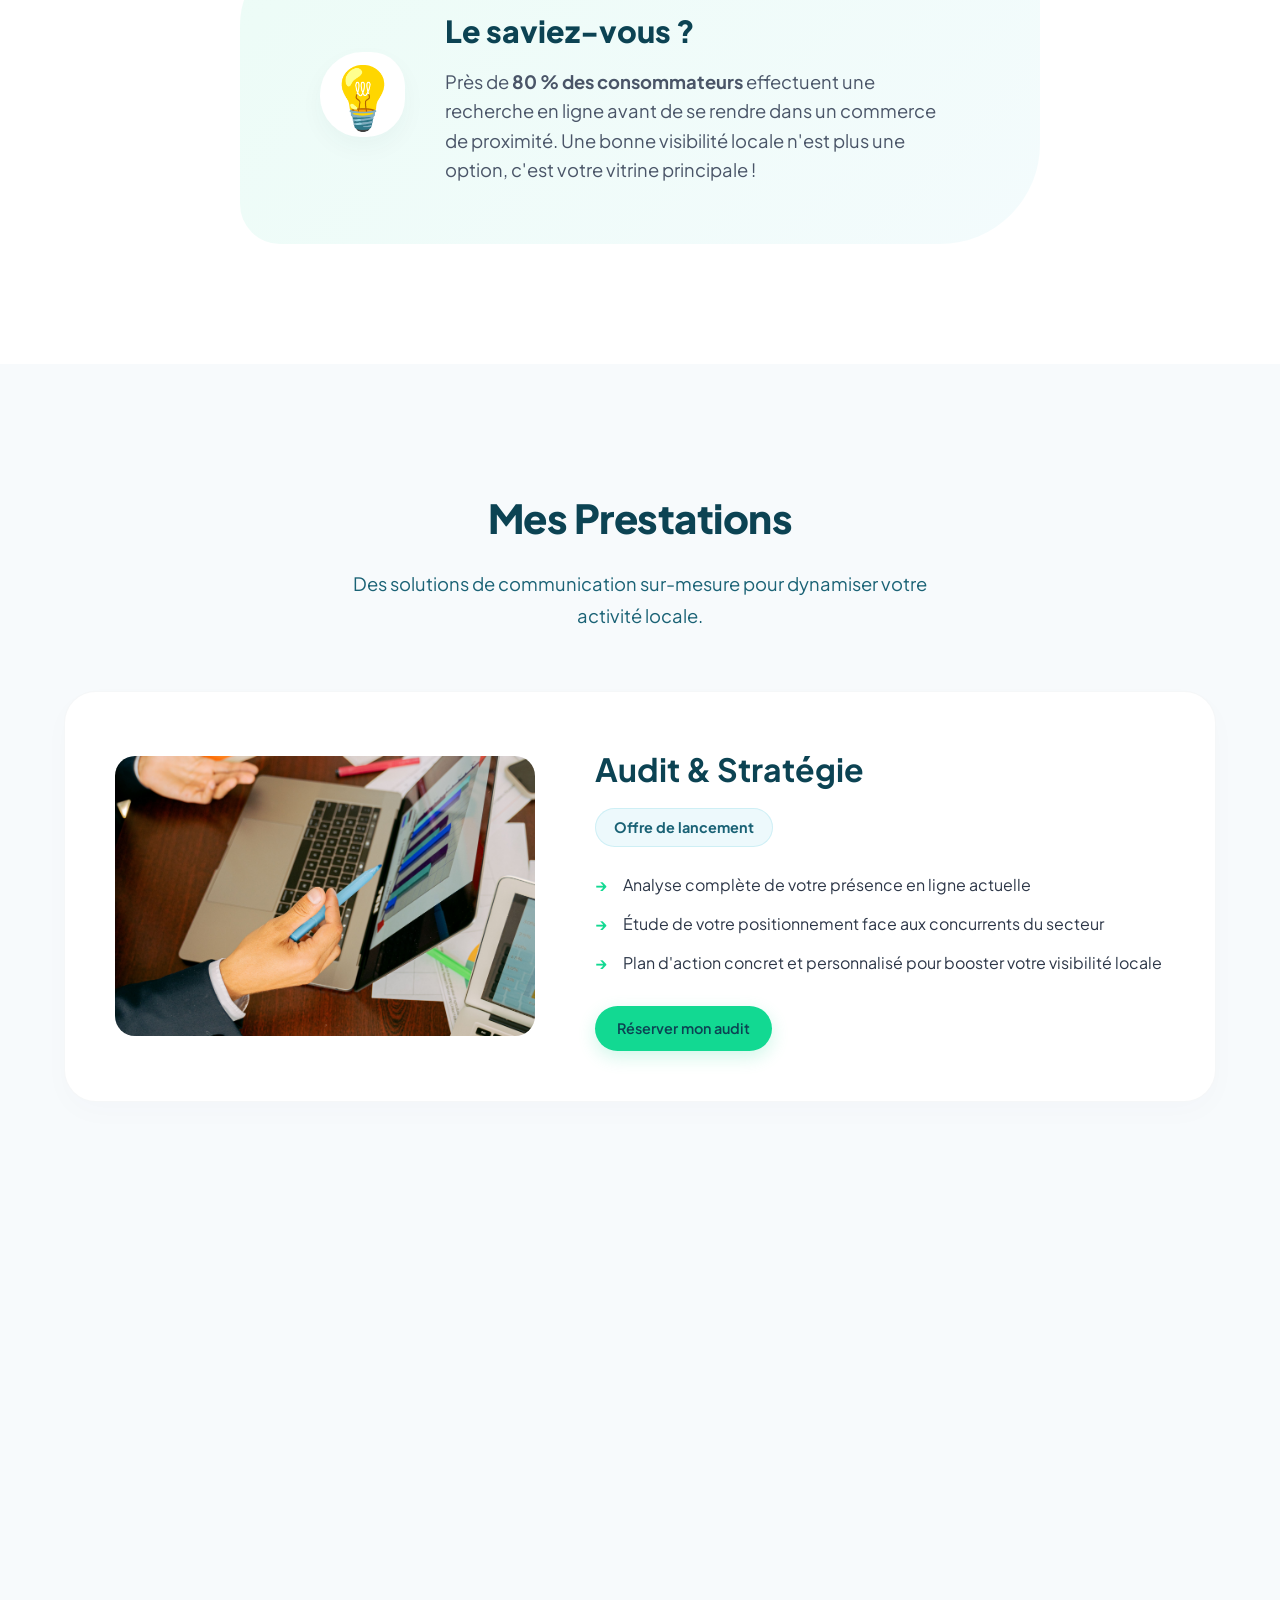
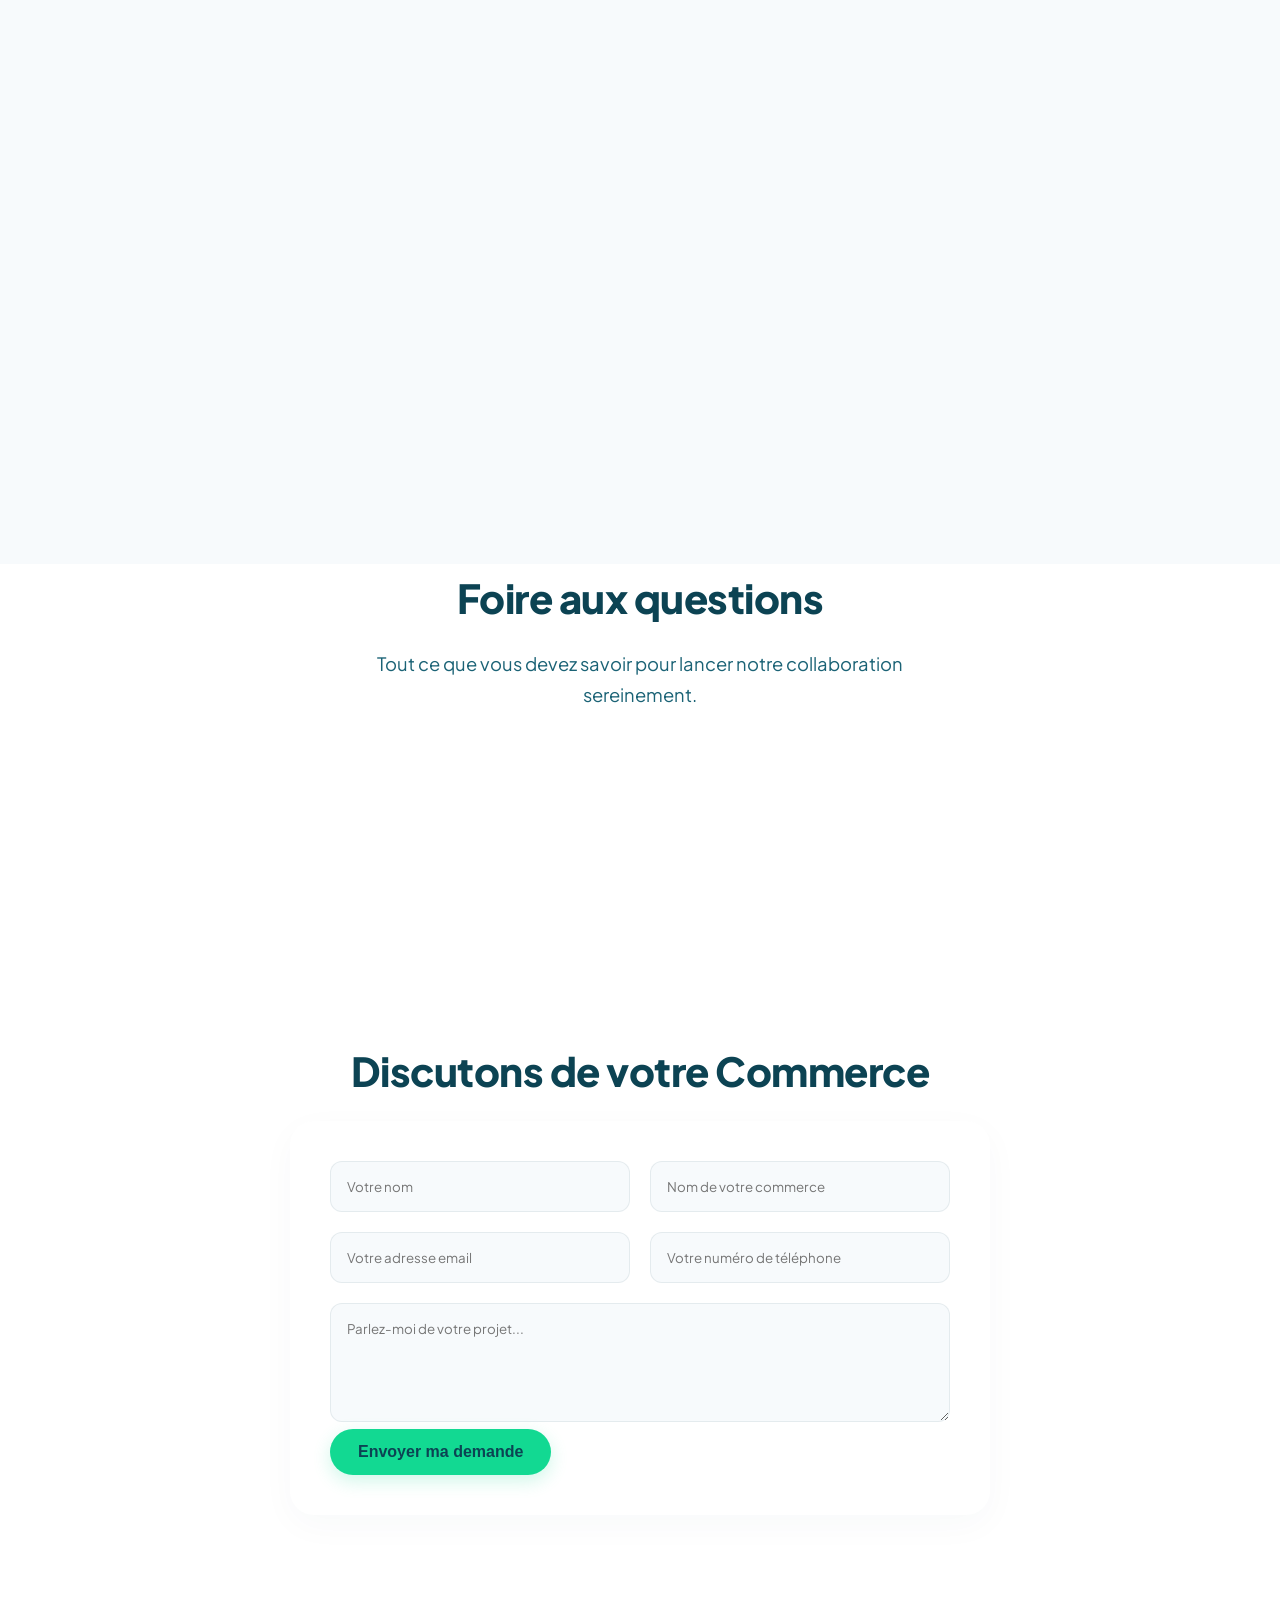
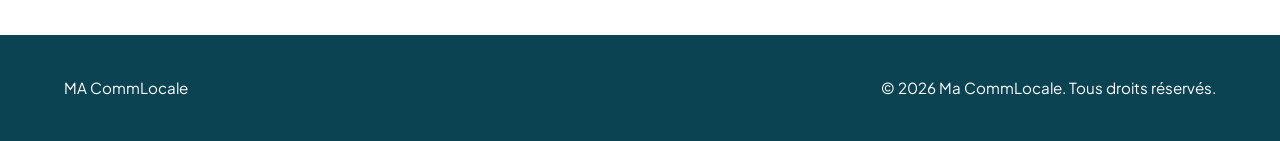
==== commit 490d38ed: "Update index.html" ====
--- a/index.html
+++ b/index.html
@@ -40,7 +40,7 @@
     <section id="hero">
     <div class="container">
         <div class="hero-content">
-            <h1>Développez la visibilité de votre commerce local  <br><span class="accent-text">grâce à une communication adaptée à votre territoire</span></h1>
+            <h1>Développez la visibilité de votre commerce local  <br><span class="accent-text"></span></h1>
             <p>Création visuelle, réseaux sociaux et stratégies sur-mesure pour les indépendants et artisans locaux.</p>
             <a href="#contact" class="btn-hero">Me contacter</a>
         </div>
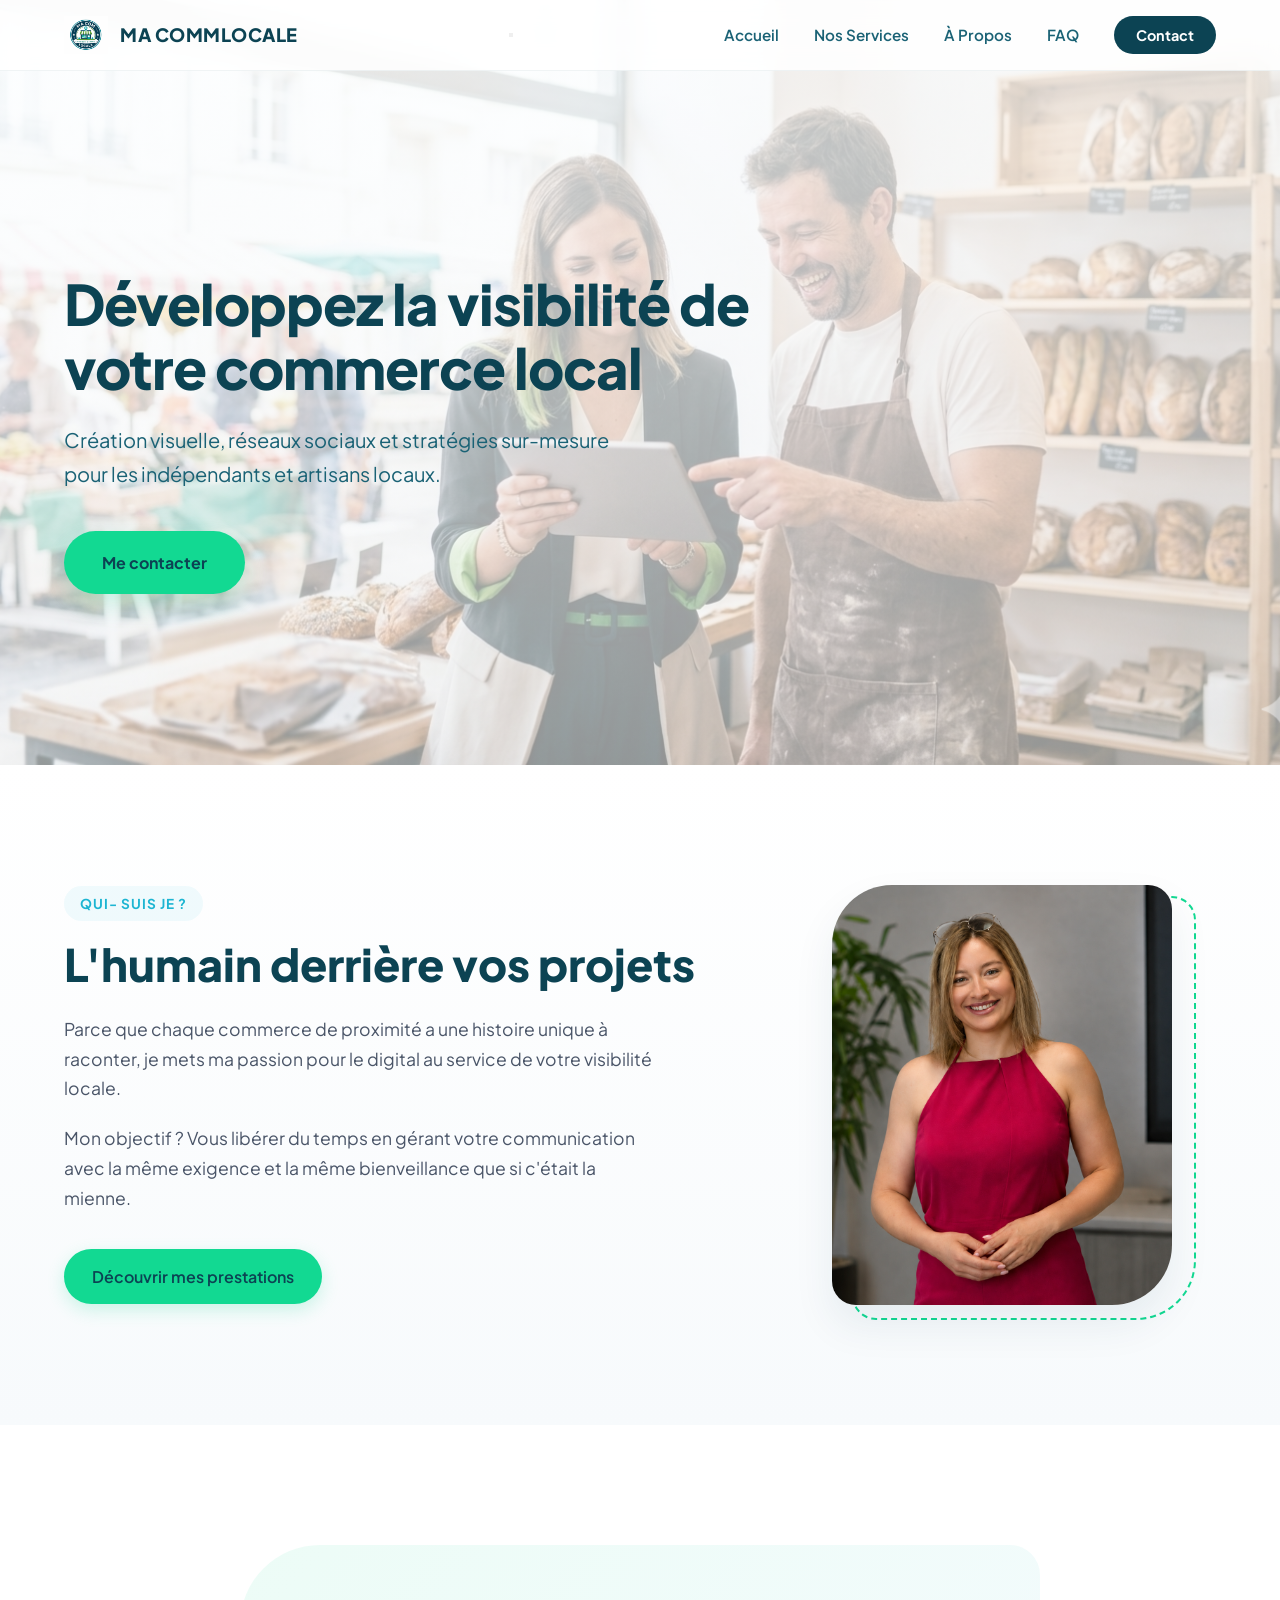
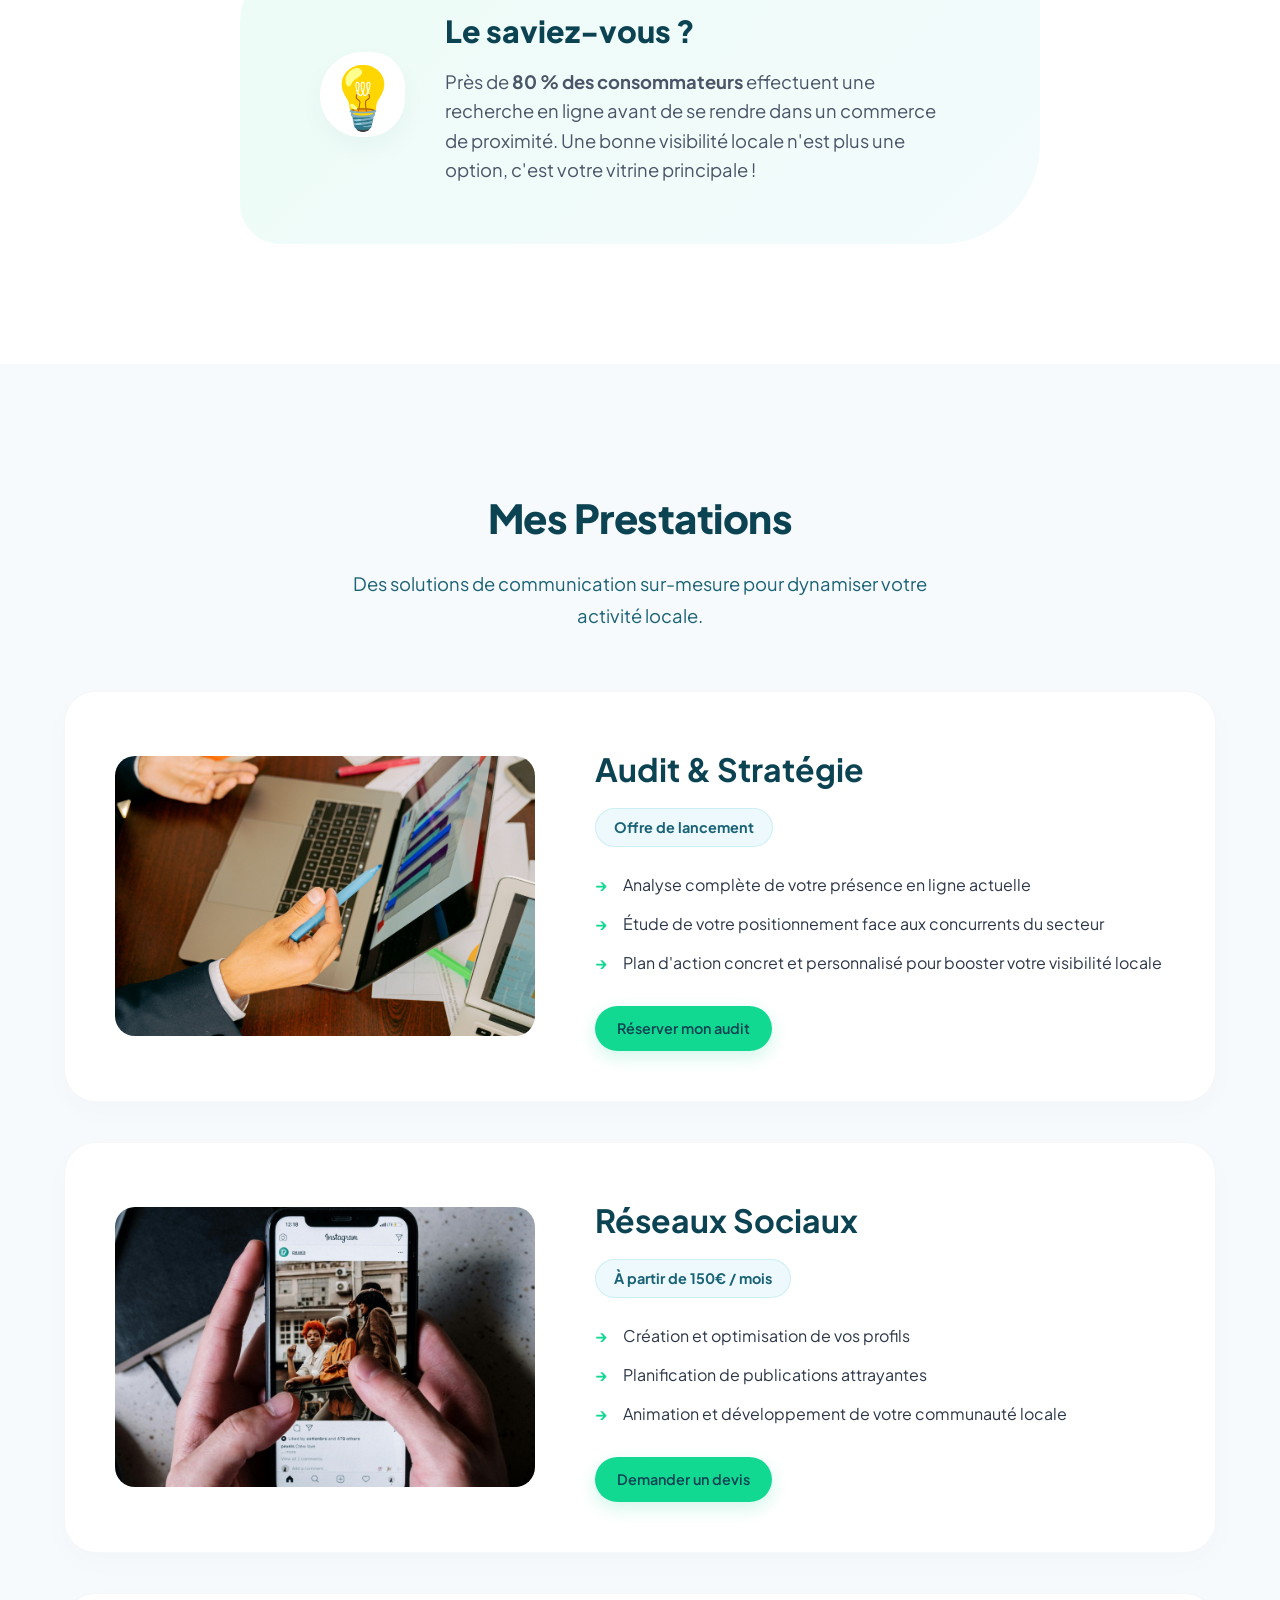
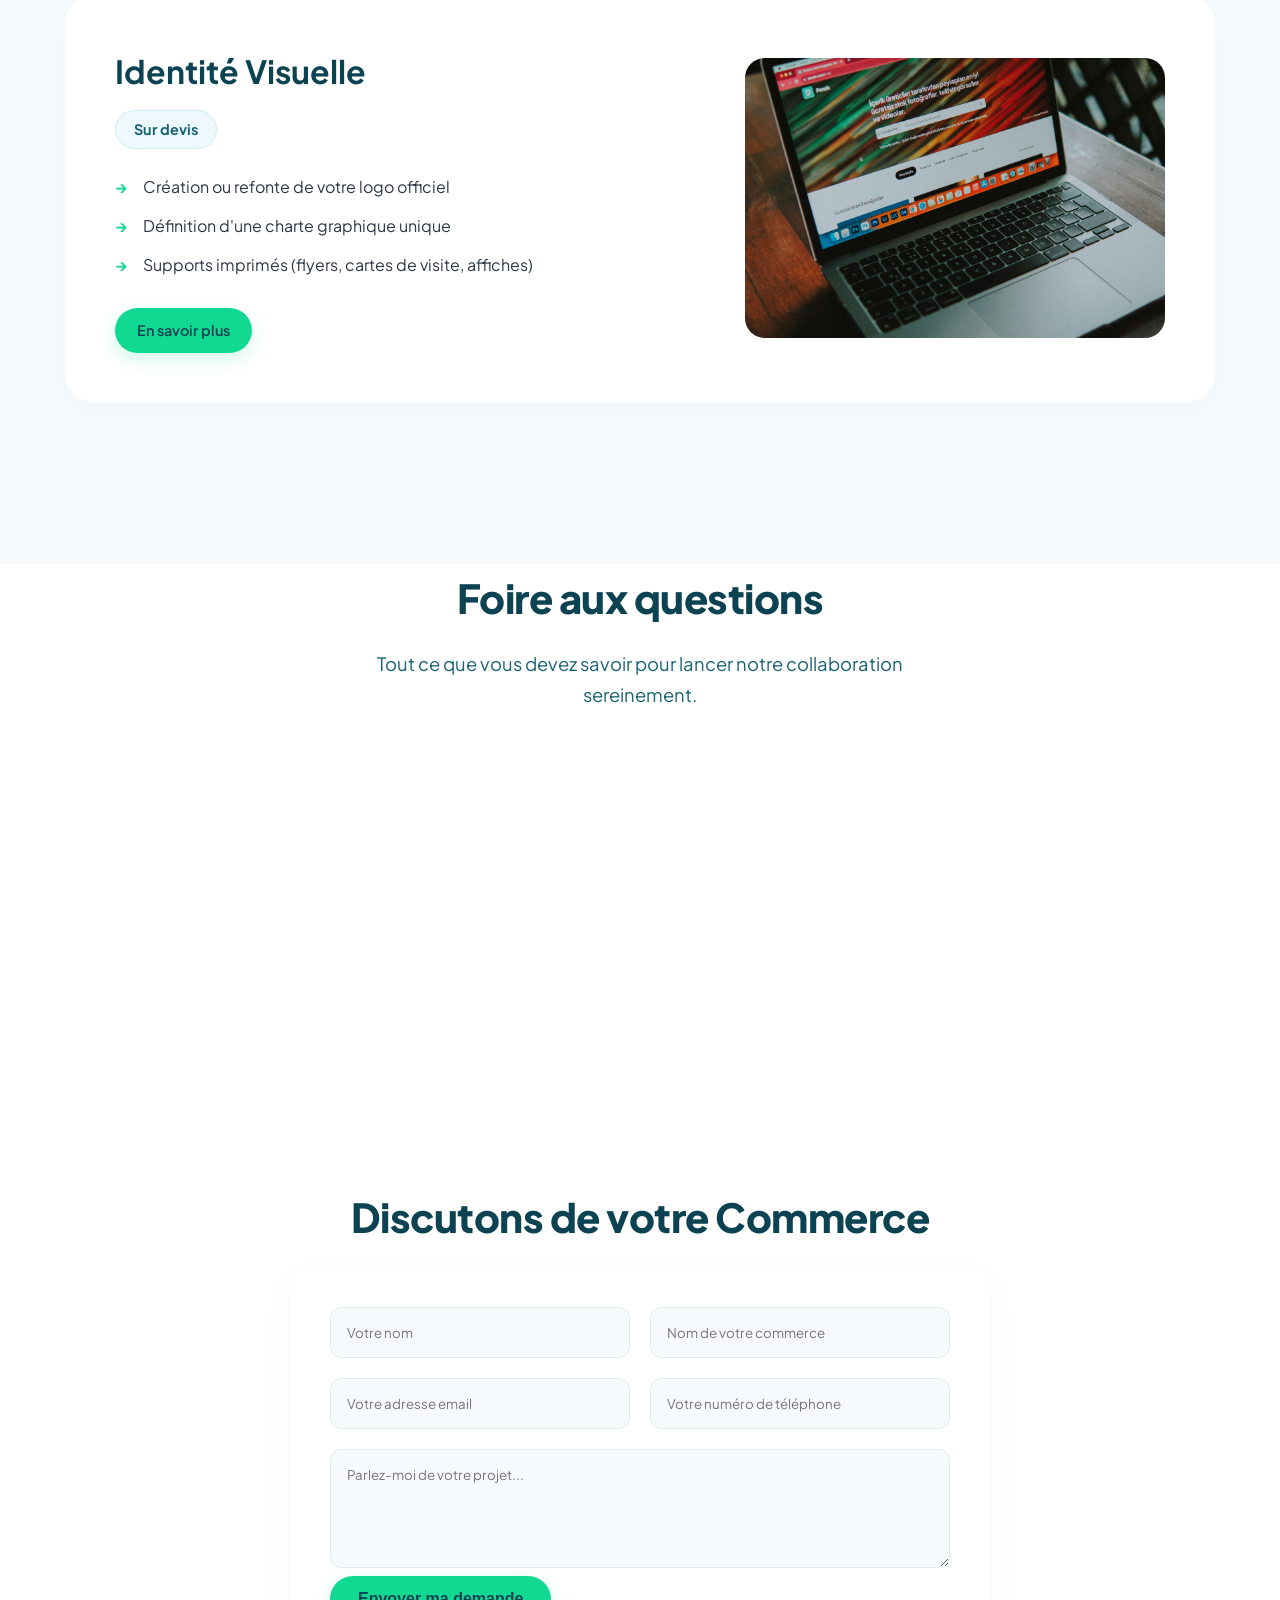
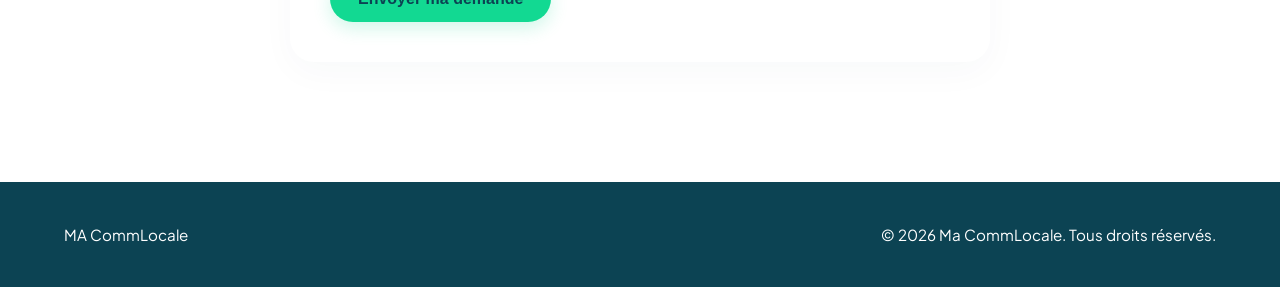
==== commit e3469494: "Update index.html" ====
--- a/index.html
+++ b/index.html
@@ -156,11 +156,11 @@
             
             <details class="faq-item">
                 <summary class="faq-question">
-                    <h4>Quelle est votre zone d'intervention ?</h4>
-                    <span class="faq-arrow">▼</span>
-                </summary>
-                <div class="faq-answer">
-                    <p>J'interviens principalement pour booster la communication des commerces locaux dans toute la région !</p>
+                    <h4>Combien coûte un accompagnement?</h4>
+                    <span class="faq-arrow">▼</span>
+                </summary>
+                <div class="faq-answer">
+                    <p> l'accompagnement peut varié en fonction de vos besoin l'audit commence à 150€ , un site web se fera sur devis quand aux réseaux sociaux on commence à 250€/mois</p>
                 </div>
             </details>
 
@@ -174,6 +174,26 @@
                 </div>
             </details>
 
+             <details class="faq-item">
+                <summary class="faq-question">
+                    <h4>Proposez vous des forfaits mensuels?</h4>
+                    <span class="faq-arrow">▼</span>
+                </summary>
+                <div class="faq-answer">
+                    <p>Oui! Notre valeurs : que le web soit accecible à tous , il est donc possible de payer en plusieurs fois ou d'avoir un forfait au mois. </p>
+                </div>
+            </details>
+
+              <details class="faq-item">
+                <summary class="faq-question">
+                    <h4>Travaillez vous avec tous les secteurs?</h4>
+                    <span class="faq-arrow">▼</span>
+                </summary>
+                <div class="faq-answer">
+                    <p>Oui! Nous travaillons avec tout les petits commerçants ou artisans ayant besoin de nous.</p>
+                </div>
+            </details>
+            
         </div> 
     </div> 
 </section>
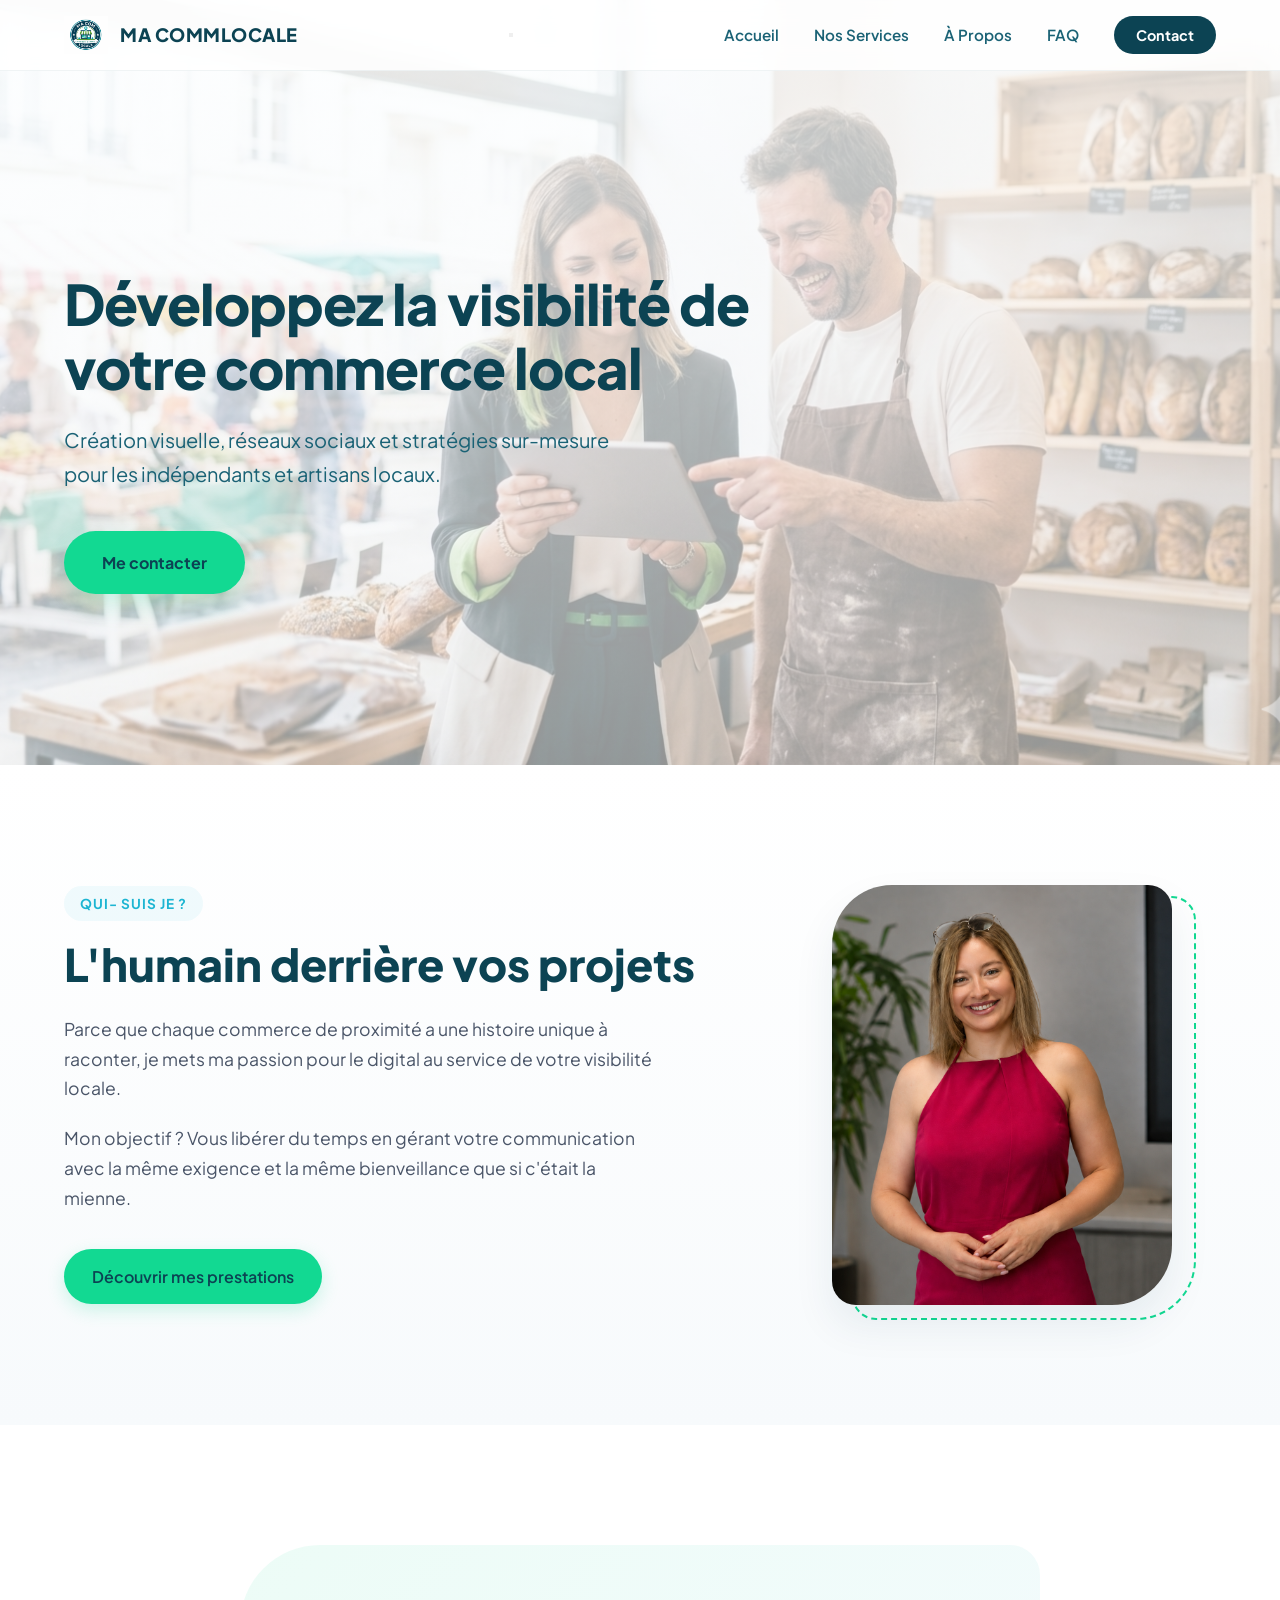
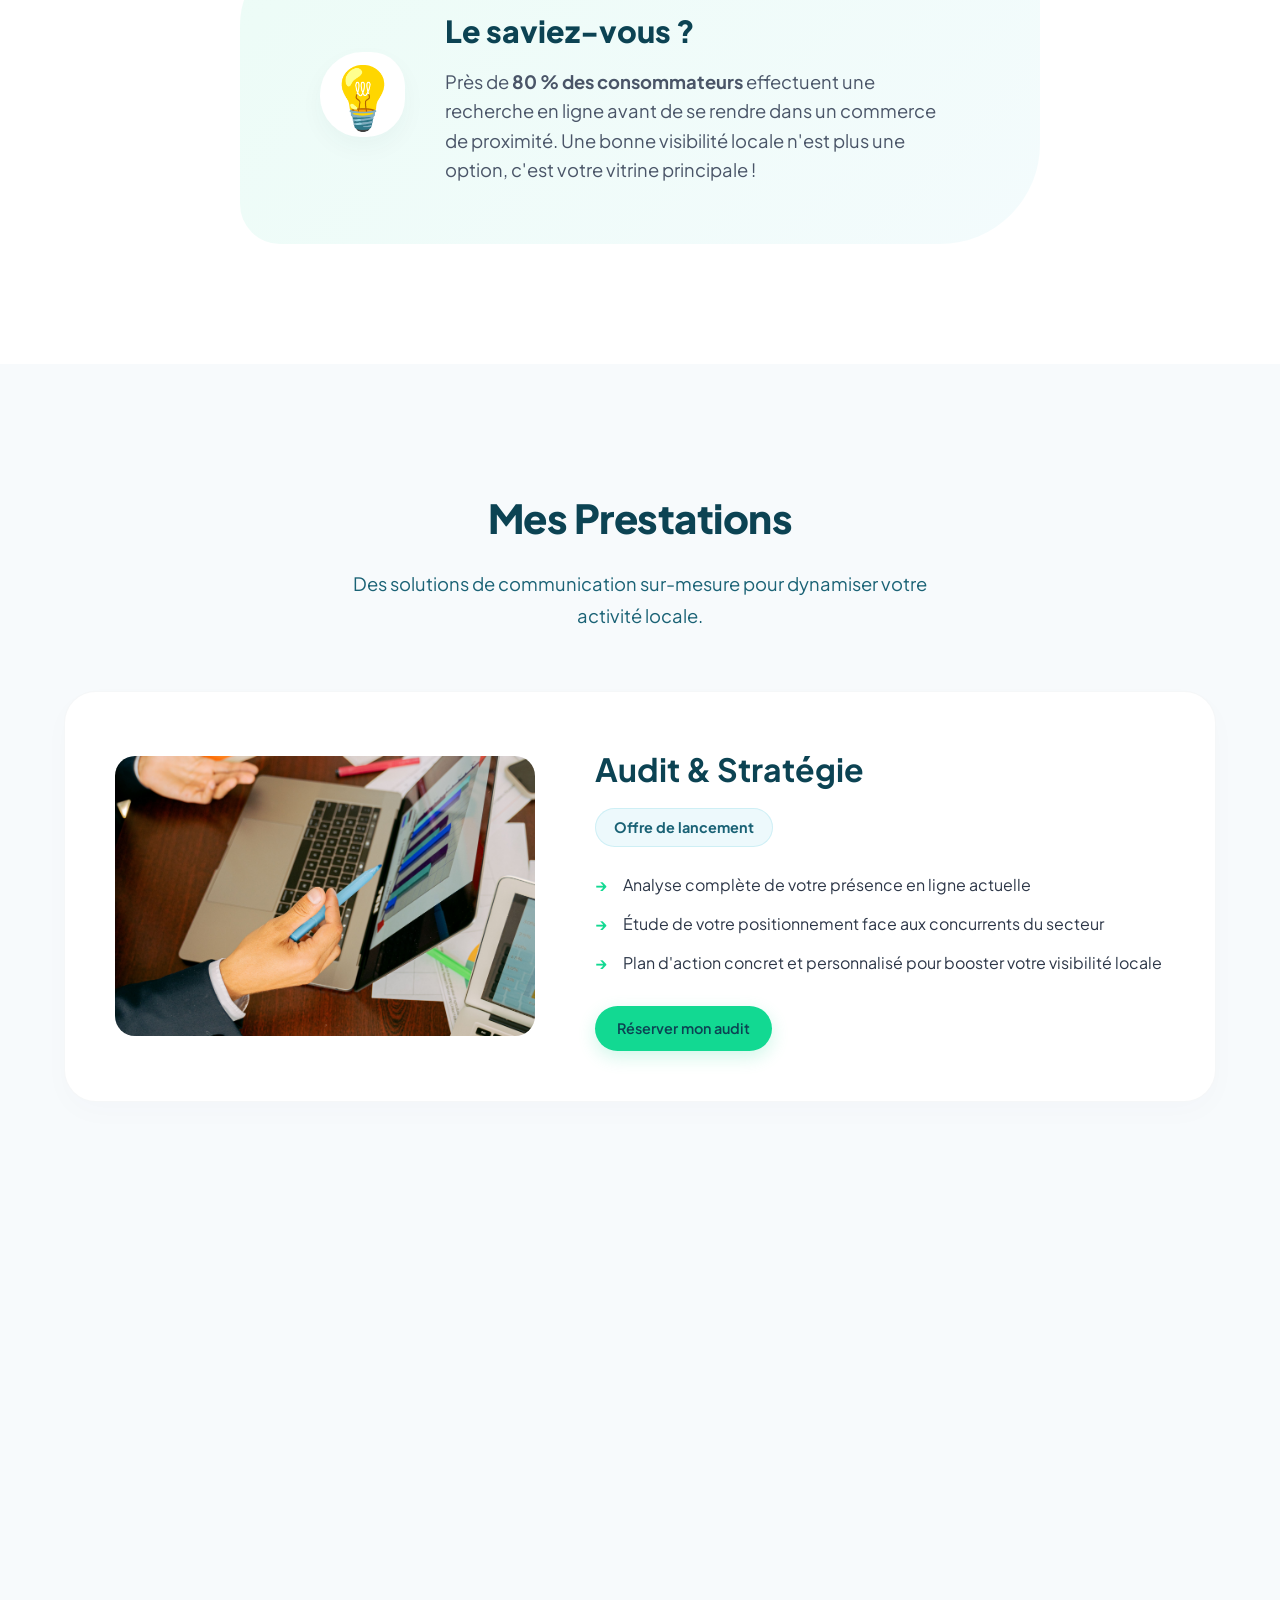
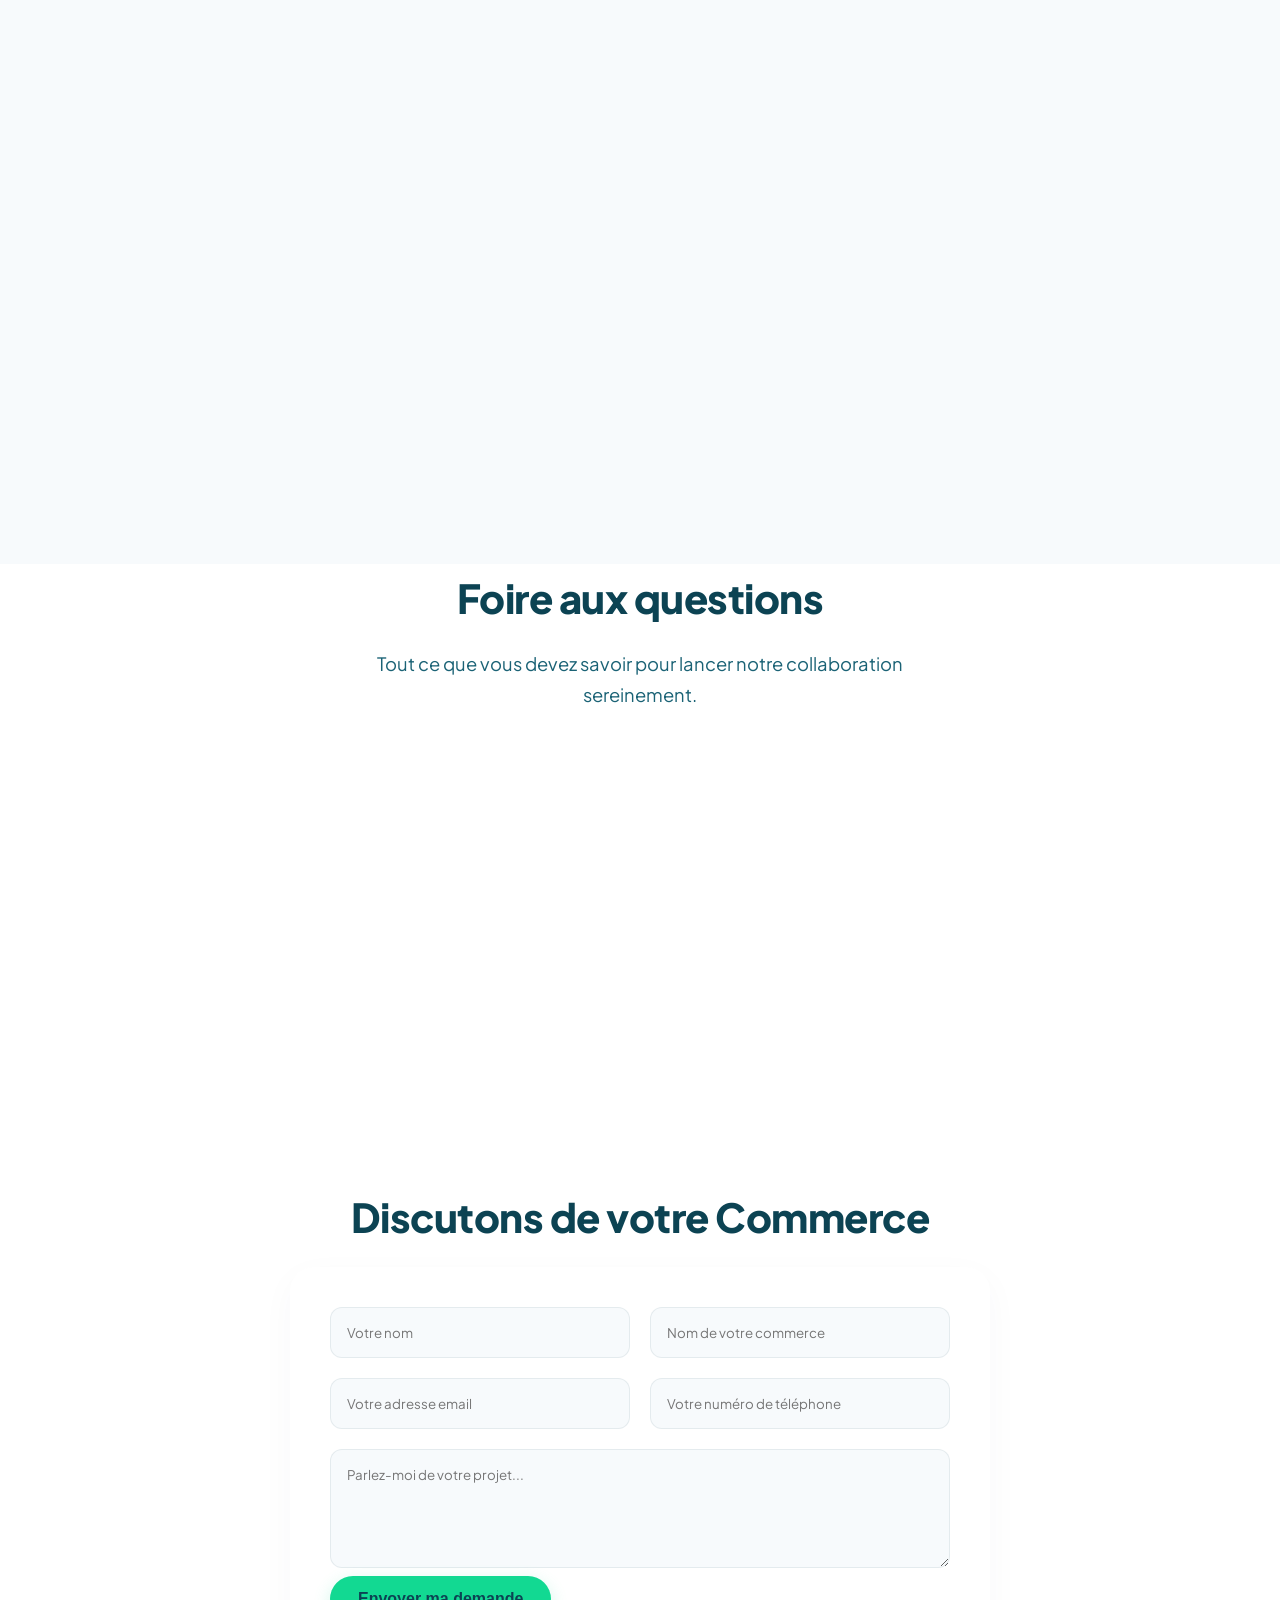
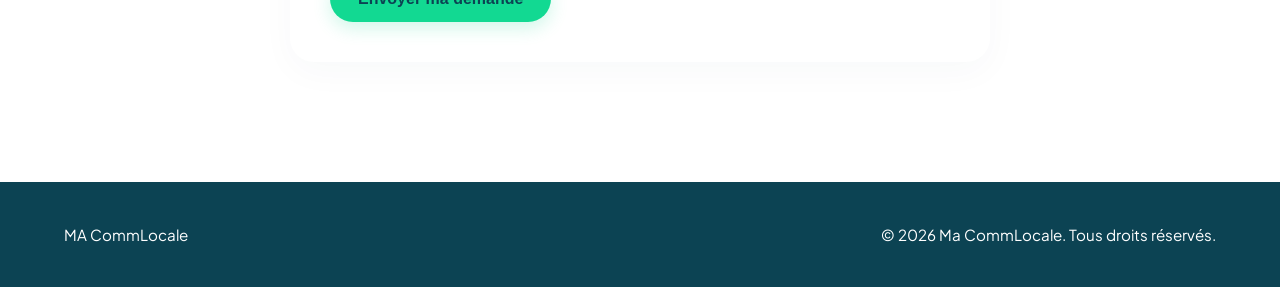
==== commit 49728a9e: "Update index.html" ====
--- a/index.html
+++ b/index.html
@@ -160,7 +160,7 @@
                     <span class="faq-arrow">▼</span>
                 </summary>
                 <div class="faq-answer">
-                    <p> l'accompagnement peut varié en fonction de vos besoin l'audit commence à 150€ , un site web se fera sur devis quand aux réseaux sociaux on commence à 250€/mois</p>
+                    <p> l'accompagnement peut varié en fonction de vos besoins.  L'audit commence à 150€ , un site web se fera sur devis quand aux réseaux sociaux on commence à 250€/mois</p>
                 </div>
             </details>
 
@@ -190,7 +190,7 @@
                     <span class="faq-arrow">▼</span>
                 </summary>
                 <div class="faq-answer">
-                    <p>Oui! Nous travaillons avec tout les petits commerçants ou artisans ayant besoin de nous.</p>
+                    <p>Oui! Nous travaillons avec tout les petits commerçants ou artisans ayant besoins de nous.</p>
                 </div>
             </details>
             
